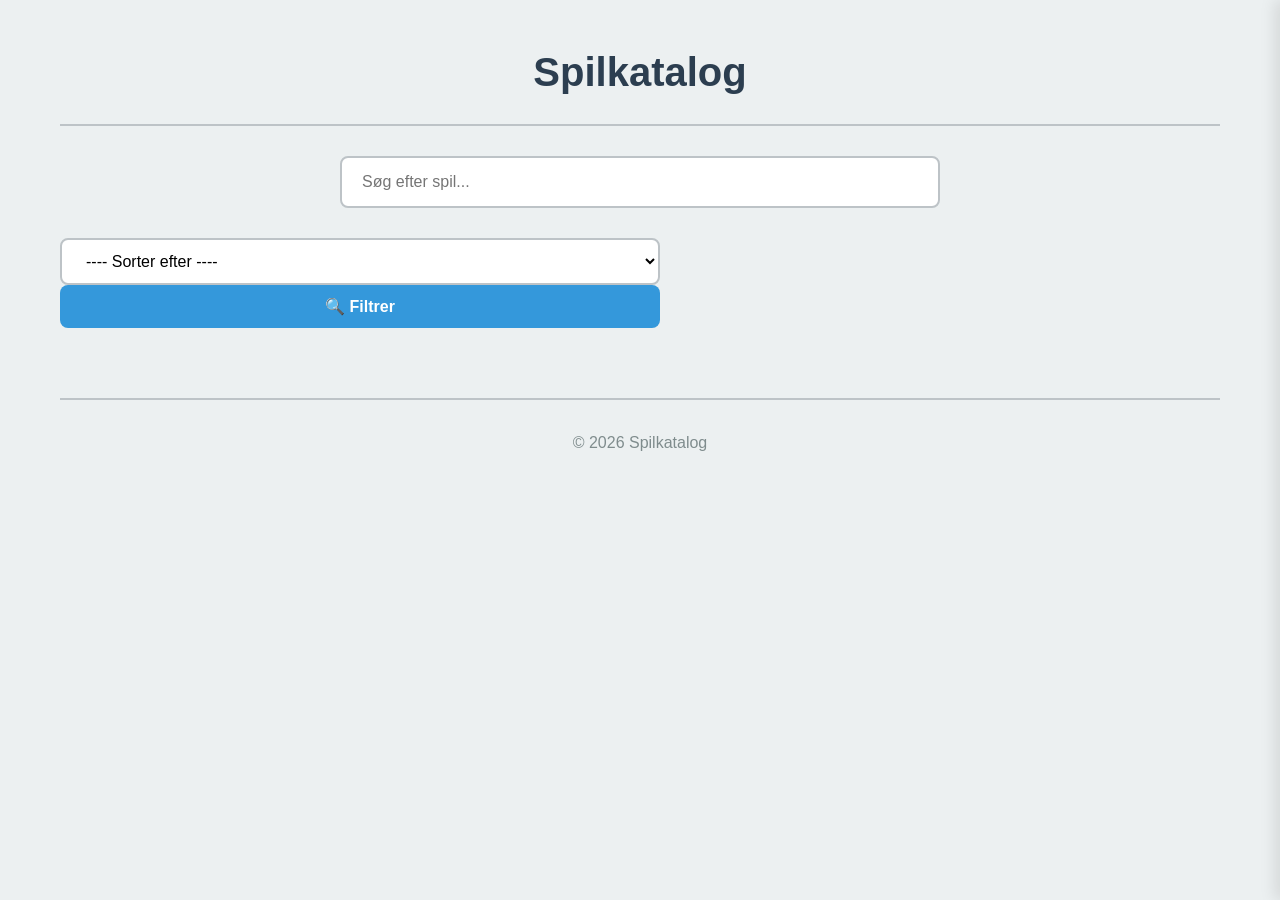
==== index.html @ a7a03fbe "Ændret html struktur" ====
<!DOCTYPE html>
<html lang="da">

<!DOCTYPE html>
<html lang="da">
<head>
    <meta charset="UTF-8">
    <meta name="viewport" content="width=device-width, initial-scale=1.0">
    <title>Spilkatalog</title>
    <link rel="stylesheet" href="style.css">
</head>

<body>
    <div class="container">
        <header>
            <h1>Spilkatalog</h1>
        </header>

        <main>
            <!-- Søgning -->
            <div class="search-container">
                <input
                    type="search"
                    id="search-input"
                    placeholder="Søg efter spil..."
                    class="search-input"
                    aria-label="Søg efter spil"
                >
            </div>

            <!-- Sortering -->
            <select
                id="predefined-search"
                class="predefined-select"
                aria-label="Sorter spil"
            >
                <option value="">---- Sorter efter ----</option>
                <option value="titel-az">Titel: A-Å</option>
                <option value="titel-za">Titel: Å-A</option>
                <option value="tid-stigende">Korteste spilletid</option>
                <option value="tid-faldende">Længste spilletid</option>
            </select>

            <!-- Åbn filterpanelet -->
            <button
                type="button"
                id="filter-toggle"
                class="filter-button"
            >
                <span>🔍 Filtrer</span>
            </button>

            <!-- Spillene indsættes her med JavaScript -->
            <div id="products-container" class="products-container"></div>
        </main>

        <footer>
            <p>&copy; 2026 Spilkatalog</p>
        </footer>
    </div>

    <!-- Filterpanel -->
    <div id="filter-panel" class="filter-panel">
        <div class="filter-header">
            <h2>Filtrer spil</h2>

            <button
                type="button"
                id="close-filter"
                class="close-button"
                aria-label="Luk filtre"
            >
                &times;
            </button>
        </div>

        <div class="filter-content">
            <!-- Spiltype -->
            <div class="filter-group">
                <h3 class="filter-label">Spiltype</h3>

                <div class="checkbox-group">
                    <label class="checkbox-label">
                        <input type="checkbox" name="type" value="Brætspil">
                        Brætspil
                    </label>

                    <label class="checkbox-label">
                        <input type="checkbox" name="type" value="Kortspil">
                        Kortspil
                    </label>

                    <label class="checkbox-label">
                        <input type="checkbox" name="type" value="Videospil">
                        Videospil
                    </label>

                    <label class="checkbox-label">
                        <input type="checkbox" name="type" value="Selskabsspil">
                        Selskabsspil
                    </label>
                </div>
            </div>

            <!-- Spilletid -->
            <div class="filter-group">
                <h3 class="filter-label">Spilletid (minutter)</h3>

                <div class="price-range">
                    <input
                        type="number"
                        id="min-time"
                        placeholder="Min. tid"
                        class="price-input"
                        min="0"
                        aria-label="Minimum spilletid i minutter"
                    >

                    <span class="price-separator">-</span>

                    <input
                        type="number"
                        id="max-time"
                        placeholder="Maks. tid"
                        class="price-input"
                        min="0"
                        aria-label="Maksimum spilletid i minutter"
                    >
                </div>
            </div>

            <!-- Genre -->
            <div class="filter-group">
                <h3 class="filter-label">Genre</h3>

                <div class="checkbox-group">
                    <label class="checkbox-label">
                        <input type="checkbox" name="genre" value="Strategi">
                        Strategi
                    </label>

                    <label class="checkbox-label">
                        <input type="checkbox" name="genre" value="Familiespil">
                        Familiespil
                    </label>

                    <label class="checkbox-label">
                        <input type="checkbox" name="genre" value="Adventure">
                        Adventure
                    </label>

                    <label class="checkbox-label">
                        <input type="checkbox" name="genre" value="Quiz">
                        Quiz
                    </label>

                    <label class="checkbox-label">
                        <input type="checkbox" name="genre" value="Survival">
                        Survival
                    </label>
                </div>
            </div>

            <!-- Samarbejdsspil -->
            <div class="filter-group">
                <h3 class="filter-label">Samarbejdsspil</h3>

                <div class="checkbox-group">
                    <label class="checkbox-label">
                        <input type="checkbox" id="cooperative-only">
                        Vis kun samarbejdsspil
                    </label>
                </div>
            </div>
        </div>

        <div class="filter-footer">
            <button
                type="button"
                id="apply-filters"
                class="apply-button"
            >
                Vis spil
            </button>
        </div>
    </div>

    <!-- Dialog med oplysninger om et spil -->
    <dialog id="product-dialog" aria-labelledby="dialog-title">
        <article class="dialog-content">
            <h2 id="dialog-title"></h2>
            <p id="dialog-type"></p>
            <p id="dialog-genre"></p>
            <p id="dialog-players"></p>
            <p id="dialog-time"></p>
            <p id="dialog-producer"></p>

            <div class="dialog-actions">
                <button type="button" id="dialog-close" value="cancel">
                    Luk
                </button>
            </div>
        </article>
    </dialog>

    <!-- Baggrund bag det åbne filterpanel -->
    <div id="overlay" class="overlay"></div>

    <!-- JavaScript -->
    <script src="data.js"></script>
    <script src="scriptui.js"></script>
    <script src="scriptfilt.js"></script>
</body>
</html>
---- style.css ----
/* Reset og base styles */
* {
    margin: 0;
    padding: 0;
    box-sizing: border-box;
}

:root {
    --primary-color: #2c3e50;
    --secondary-color: #3498db;
    --accent-color: #2ecc71;
    --text-color: #333;
    --light-gray: #ecf0f1;
    --medium-gray: #bdc3c7;
    --dark-gray: #7f8c8d;
    --white: #ffffff;
    --shadow: 0 2px 10px rgba(0, 0, 0, 0.1);
    --border-radius: 8px;
    --transition: all 0.3s ease;
}

body {
    font-family: 'Segoe UI', Tahoma, Geneva, Verdana, sans-serif;
    line-height: 1.6;
    color: var(--text-color);
    background-color: var(--light-gray);
}

.container {
    max-width: 1200px;
    margin: 0 auto;
    padding: 20px;
}

/* Header */
header {
    text-align: center;
    margin-bottom: 30px;
    padding: 20px 0;
    border-bottom: 2px solid var(--medium-gray);
}

header h1 {
    color: var(--primary-color);
    font-size: 2.5rem;
}

/* Søgeområde */
.search-container {
    display: flex;
    flex-direction: column;
    gap: 15px;
    margin-bottom: 30px;
}

.search-input {
    padding: 15px 20px;
    font-size: 1rem;
    border: 2px solid var(--medium-gray);
    border-radius: var(--border-radius);
    background-color: var(--white);
    transition: var(--transition);
    width: 100%;
    max-width: 600px;
    margin: 0 auto;
}

.search-input:focus {
    outline: none;
    border-color: var(--secondary-color);
    box-shadow: var(--shadow);
}

.predefined-select {
    padding: 12px 20px;
    font-size: 1rem;
    border: 2px solid var(--medium-gray);
    border-radius: var(--border-radius);
    background-color: var(--white);
    transition: var(--transition);
    width: 100%;
    max-width: 600px;
    margin: 0 auto;
    cursor: pointer;
}

.predefined-select:focus {
    outline: none;
    border-color: var(--secondary-color);
    box-shadow: var(--shadow);
}

.filter-button {
    padding: 12px 25px;
    font-size: 1rem;
    background-color: var(--secondary-color);
    color: var(--white);
    border: none;
    border-radius: var(--border-radius);
    cursor: pointer;
    transition: var(--transition);
    width: 100%;
    max-width: 600px;
    margin: 0 auto;
    font-weight: 600;
}

.filter-button:hover {
    background-color: #2980b9;
    transform: translateY(-2px);
}

/* Slide-in Filter Panel */
.filter-panel {
    position: fixed;
    top: 0;
    right: -400px;
    width: 400px;
    height: 100vh;
    background-color: var(--white);
    box-shadow: -5px 0 15px rgba(0, 0, 0, 0.1);
    z-index: 1000;
    transition: var(--transition);
    display: flex;
    flex-direction: column;
    overflow-y: auto;
}

.filter-panel.active {
    right: 0;
}

.filter-header {
    display: flex;
    justify-content: space-between;
    align-items: center;
    padding: 20px;
    border-bottom: 2px solid var(--light-gray);
    background-color: var(--primary-color);
    color: var(--white);
}

.filter-header h2 {
    font-size: 1.5rem;
}

.close-button {
    background: none;
    border: none;
    color: var(--white);
    font-size: 2rem;
    cursor: pointer;
    transition: var(--transition);
    padding: 5px;
}

.close-button:hover {
    color: var(--accent-color);
    transform: rotate(90deg);
}

.filter-content {
    padding: 20px;
    flex: 1;
    overflow-y: auto;
}

.filter-group {
    margin-bottom: 25px;
}

.filter-group:last-child {
    margin-bottom: 0;
}

.filter-label {
    display: block;
    font-weight: 600;
    margin-bottom: 10px;
    color: var(--primary-color);
    font-size: 1.1rem;
}

/* Checkbox groups */
.checkbox-group, .color-group {
    display: flex;
    flex-direction: column;
    gap: 8px;
}

.checkbox-label, .color-label {
    display: flex;
    align-items: center;
    gap: 10px;
    cursor: pointer;
    padding: 8px 12px;
    border-radius: var(--border-radius);
    transition: var(--transition);
}

.checkbox-label:hover, .color-label:hover {
    background-color: var(--light-gray);
}

.checkbox-label input, .color-label input {
    width: 18px;
    height: 18px;
    cursor: pointer;
}

/* Price range */
.price-range {
    display: flex;
    align-items: center;
    gap: 10px;
}

.price-input {
    padding: 10px 15px;
    border: 2px solid var(--medium-gray);
    border-radius: var(--border-radius);
    font-size: 1rem;
    width: 100%;
    transition: var(--transition);
}

.price-input:focus {
    outline: none;
    border-color: var(--secondary-color);
}

.price-separator {
    color: var(--dark-gray);
    font-weight: bold;
}

/* Rating group */
.rating-group {
    display: flex;
    flex-direction: column;
    gap: 8px;
}

.rating-label {
    display: flex;
    align-items: center;
    gap: 10px;
    cursor: pointer;
    padding: 8px 12px;
    border-radius: var(--border-radius);
    transition: var(--transition);
}

.rating-label:hover {
    background-color: var(--light-gray);
}

.rating-label input {
    width: 18px;
    height: 18px;
    cursor: pointer;
}

/* Filter footer */
.filter-footer {
    padding: 20px;
    border-top: 2px solid var(--light-gray);
    background-color: var(--light-gray);
}

.apply-button {
    width: 100%;
    padding: 15px 25px;
    font-size: 1.1rem;
    background-color: var(--accent-color);
    color: var(--white);
    border: none;
    border-radius: var(--border-radius);
    cursor: pointer;
    transition: var(--transition);
    font-weight: 600;
}

.apply-button:hover {
    background-color: #27ae60;
    transform: translateY(-2px);
    box-shadow: var(--shadow);
}

/* Overlay */
.overlay {
    position: fixed;
    top: 0;
    left: 0;
    width: 100%;
    height: 100%;
    background-color: rgba(0, 0, 0, 0.5);
    z-index: 999;
    opacity: 0;
    visibility: hidden;
    transition: var(--transition);
}

.overlay.active {
    opacity: 1;
    visibility: visible;
}

/* Produkter container */
.products-container {
    display: grid;
    grid-template-columns: repeat(auto-fill, minmax(280px, 1fr));
    gap: 25px;
    margin-top: 20px;
}

/* Produkt kort */
.product-card {
    background-color: var(--white);
    border-radius: var(--border-radius);
    overflow: hidden;
    box-shadow: var(--shadow);
    transition: var(--transition);
}

.product-card:hover {
    transform: translateY(-5px);
    box-shadow: 0 5px 20px rgba(0, 0, 0, 0.15);
}

.product-image {
    width: 100%;
    height: 200px;
    object-fit: cover;
    background-color: var(--light-gray);
}

.product-info {
    padding: 20px;
}

.product-title {
    font-size: 1.2rem;
    font-weight: 600;
    margin-bottom: 10px;
    color: var(--primary-color);
}

.product-description {
    color: var(--dark-gray);
    font-size: 0.9rem;
    margin-bottom: 15px;
    line-height: 1.5;
}

.product-meta {
    display: flex;
    justify-content: space-between;
    align-items: center;
    margin-bottom: 15px;
}

.product-price {
    font-size: 1.3rem;
    font-weight: 700;
    color: var(--accent-color);
}

.product-category {
    font-size: 0.85rem;
    color: var(--dark-gray);
    background-color: var(--light-gray);
    padding: 4px 10px;
    border-radius: 20px;
}

.product-rating {
    color: #f39c12;
    font-size: 1rem;
}

.product-button {
    width: 100%;
    padding: 10px;
    background-color: var(--secondary-color);
    color: var(--white);
    border: none;
    border-radius: var(--border-radius);
    cursor: pointer;
    transition: var(--transition);
    font-weight: 600;
}

.product-button:hover {
    background-color: #2980b9;
}

/* Footer */
footer {
    text-align: center;
    padding: 30px 0;
    margin-top: 50px;
    border-top: 2px solid var(--medium-gray);
    color: var(--dark-gray);
}

dialog {
    margin: auto;
    border: none;
    border-radius: 12px;
    box-shadow: 0 10px 30px rgba(0, 0, 0, 0.3);
    padding: 0;
    max-width: 400px;
    width: 90%;
}
dialog::backdrop {
    background: rgba(0, 0, 0, 0.5);
}
.dialog-content { padding: 1.5rem; }

.dialog-actions {
    display: flex;
    justify-content: flex-end;
    gap: 0.5rem;
    padding: 0;
    margin-top: 1rem;
}


/* Responsive design */
@media (max-width: 768px) {
    .filter-panel {
        width: 100%;
        right: -100%;
    }

    .search-container {
        max-width: 100%;
    }

    .products-container {
        grid-template-columns: repeat(auto-fill, minmax(240px, 1fr));
        gap: 20px;
    }
}

@media (max-width: 480px) {
    .products-container {
        grid-template-columns: 1fr;
    }

    header h1 {
        font-size: 2rem;
    }

    .search-input,
    .predefined-select,
    .filter-button {
        width: 100%;
    }
}

/* Animation for slide-in */
@keyframes slideIn {
    from {
        right: -400px;
    }
    to {
        right: 0;
    }
}

@keyframes slideOut {
    from {
        right: 0;
    }
    to {
        right: -400px;
    }
}

/* Scrollbar styling for filter panel */
.filter-content::-webkit-scrollbar {
    width: 8px;
}

.filter-content::-webkit-scrollbar-track {
    background: var(--light-gray);
    border-radius: 10px;
}

.filter-content::-webkit-scrollbar-thumb {
    background: var(--medium-gray);
    border-radius: 10px;
}

.filter-content::-webkit-scrollbar-thumb:hover {
    background: var(--dark-gray);
}
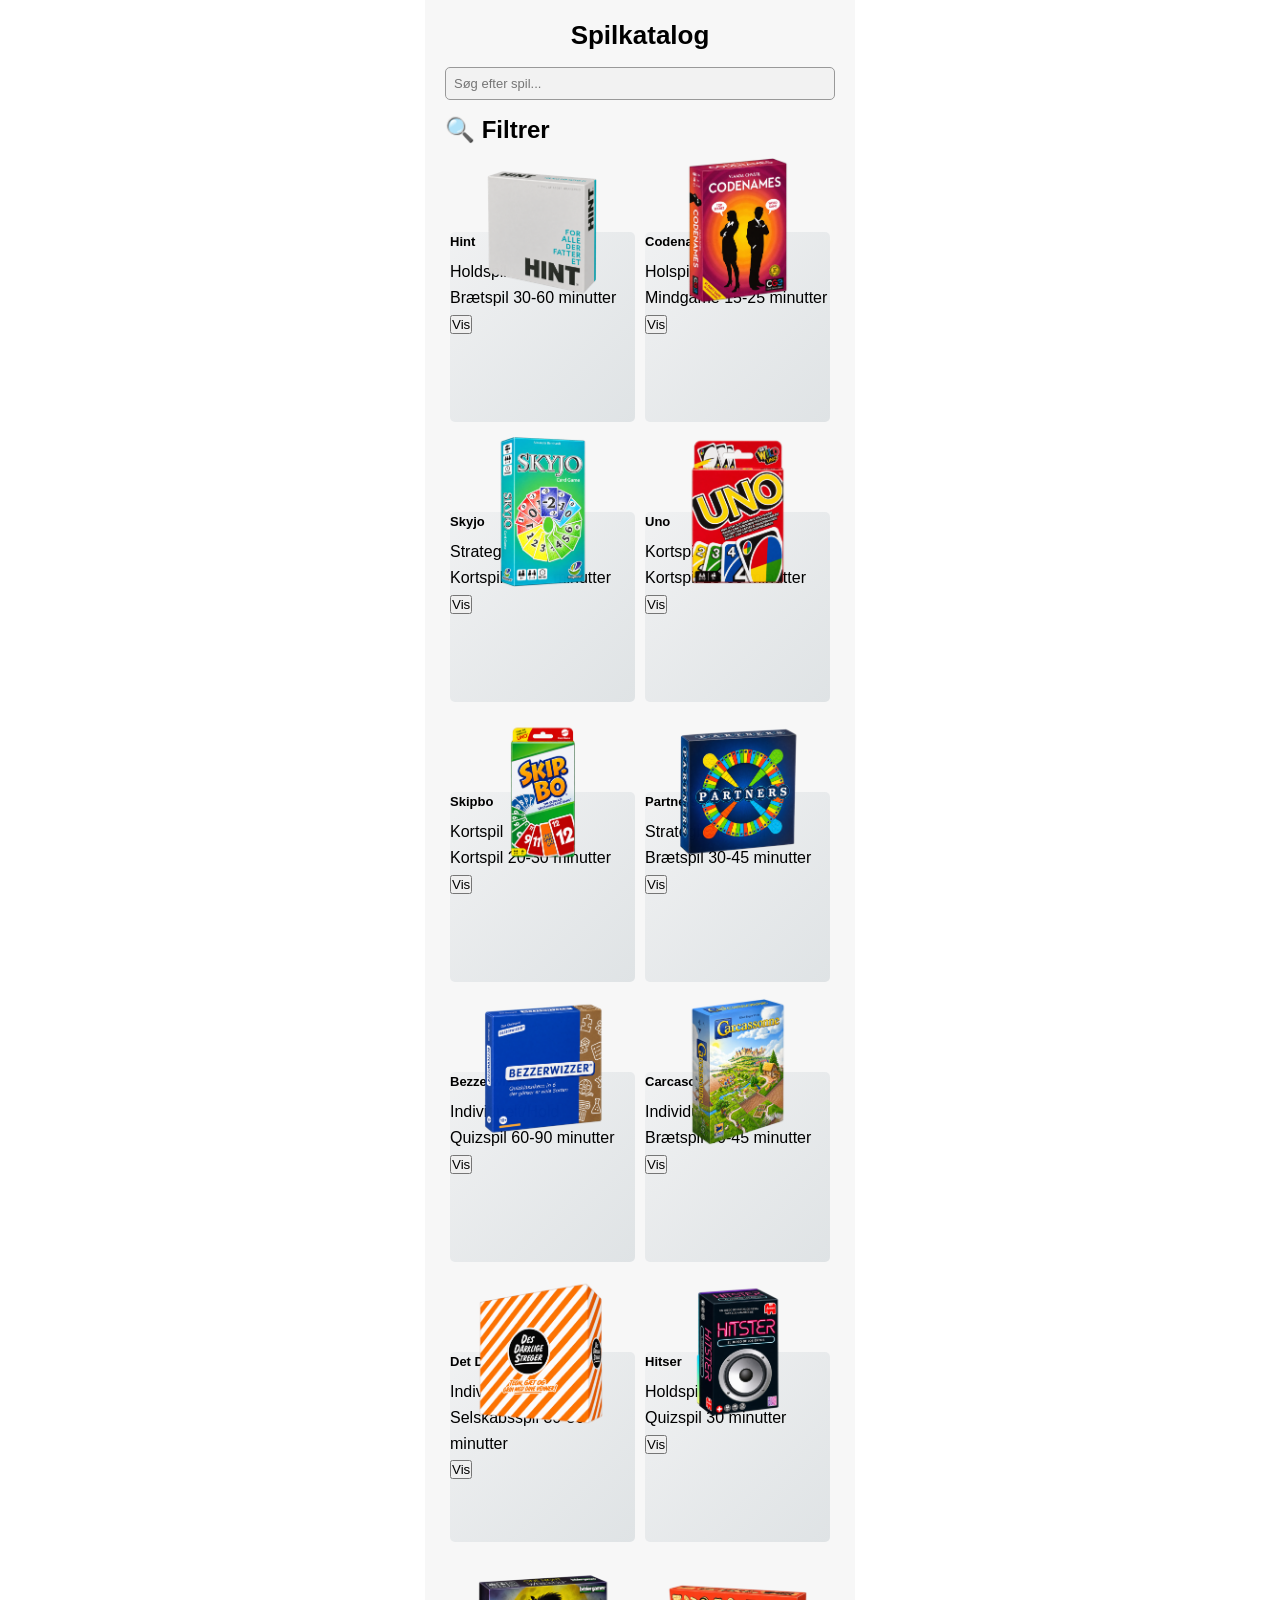
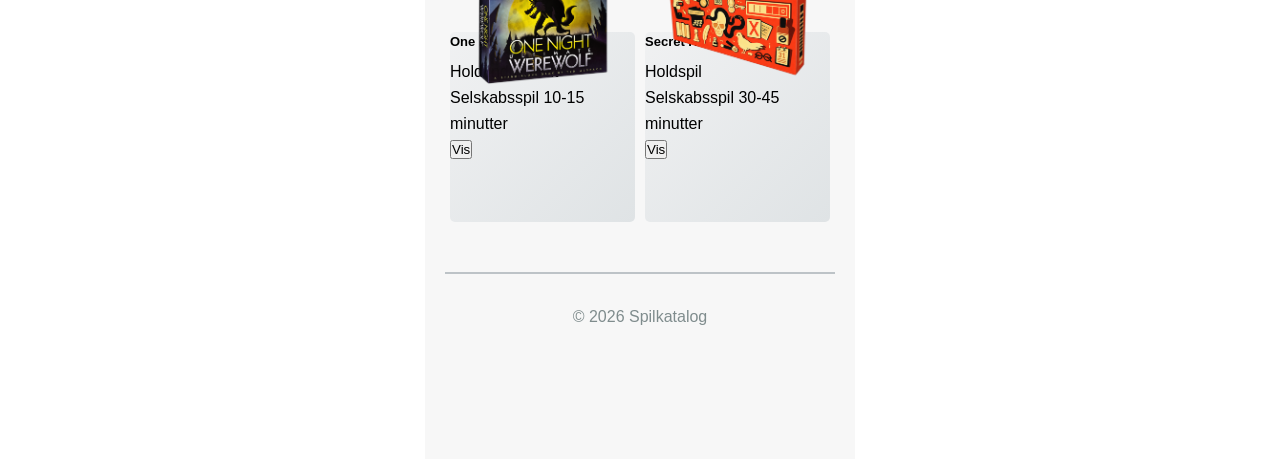
==== commit a23ec072: "change filter pannel and card designs" ====
--- a/index.html
+++ b/index.html
@@ -59,132 +59,6 @@
         </footer>
     </div>
 
-    <!-- Filterpanel -->
-    <div id="filter-panel" class="filter-panel">
-        <div class="filter-header">
-            <h2>Filtrer spil</h2>
-
-            <button
-                type="button"
-                id="close-filter"
-                class="close-button"
-                aria-label="Luk filtre"
-            >
-                &times;
-            </button>
-        </div>
-
-        <div class="filter-content">
-            <!-- Spiltype -->
-            <div class="filter-group">
-                <h3 class="filter-label">Spiltype</h3>
-
-                <div class="checkbox-group">
-                    <label class="checkbox-label">
-                        <input type="checkbox" name="type" value="Brætspil">
-                        Brætspil
-                    </label>
-
-                    <label class="checkbox-label">
-                        <input type="checkbox" name="type" value="Kortspil">
-                        Kortspil
-                    </label>
-
-                    <label class="checkbox-label">
-                        <input type="checkbox" name="type" value="Videospil">
-                        Videospil
-                    </label>
-
-                    <label class="checkbox-label">
-                        <input type="checkbox" name="type" value="Selskabsspil">
-                        Selskabsspil
-                    </label>
-                </div>
-            </div>
-
-            <!-- Spilletid -->
-            <div class="filter-group">
-                <h3 class="filter-label">Spilletid (minutter)</h3>
-
-                <div class="price-range">
-                    <input
-                        type="number"
-                        id="min-time"
-                        placeholder="Min. tid"
-                        class="price-input"
-                        min="0"
-                        aria-label="Minimum spilletid i minutter"
-                    >
-
-                    <span class="price-separator">-</span>
-
-                    <input
-                        type="number"
-                        id="max-time"
-                        placeholder="Maks. tid"
-                        class="price-input"
-                        min="0"
-                        aria-label="Maksimum spilletid i minutter"
-                    >
-                </div>
-            </div>
-
-            <!-- Genre -->
-            <div class="filter-group">
-                <h3 class="filter-label">Genre</h3>
-
-                <div class="checkbox-group">
-                    <label class="checkbox-label">
-                        <input type="checkbox" name="genre" value="Strategi">
-                        Strategi
-                    </label>
-
-                    <label class="checkbox-label">
-                        <input type="checkbox" name="genre" value="Familiespil">
-                        Familiespil
-                    </label>
-
-                    <label class="checkbox-label">
-                        <input type="checkbox" name="genre" value="Adventure">
-                        Adventure
-                    </label>
-
-                    <label class="checkbox-label">
-                        <input type="checkbox" name="genre" value="Quiz">
-                        Quiz
-                    </label>
-
-                    <label class="checkbox-label">
-                        <input type="checkbox" name="genre" value="Survival">
-                        Survival
-                    </label>
-                </div>
-            </div>
-
-            <!-- Samarbejdsspil -->
-            <div class="filter-group">
-                <h3 class="filter-label">Samarbejdsspil</h3>
-
-                <div class="checkbox-group">
-                    <label class="checkbox-label">
-                        <input type="checkbox" id="cooperative-only">
-                        Vis kun samarbejdsspil
-                    </label>
-                </div>
-            </div>
-        </div>
-
-        <div class="filter-footer">
-            <button
-                type="button"
-                id="apply-filters"
-                class="apply-button"
-            >
-                Vis spil
-            </button>
-        </div>
-    </div>
-
     <!-- Dialog med oplysninger om et spil -->
     <dialog id="product-dialog" aria-labelledby="dialog-title">
         <article class="dialog-content">
--- a/style.css
+++ b/style.css
@@ -208,59 +208,6 @@
     cursor: pointer;
 }
 
-/* Price range */
-.price-range {
-    display: flex;
-    align-items: center;
-    gap: 10px;
-}
-
-.price-input {
-    padding: 10px 15px;
-    border: 2px solid var(--medium-gray);
-    border-radius: var(--border-radius);
-    font-size: 1rem;
-    width: 100%;
-    transition: var(--transition);
-}
-
-.price-input:focus {
-    outline: none;
-    border-color: var(--secondary-color);
-}
-
-.price-separator {
-    color: var(--dark-gray);
-    font-weight: bold;
-}
-
-/* Rating group */
-.rating-group {
-    display: flex;
-    flex-direction: column;
-    gap: 8px;
-}
-
-.rating-label {
-    display: flex;
-    align-items: center;
-    gap: 10px;
-    cursor: pointer;
-    padding: 8px 12px;
-    border-radius: var(--border-radius);
-    transition: var(--transition);
-}
-
-.rating-label:hover {
-    background-color: var(--light-gray);
-}
-
-.rating-label input {
-    width: 18px;
-    height: 18px;
-    cursor: pointer;
-}
-
 /* Filter footer */
 .filter-footer {
     padding: 20px;
@@ -304,95 +251,6 @@
 .overlay.active {
     opacity: 1;
     visibility: visible;
-}
-
-/* Produkter container */
-.products-container {
-    display: grid;
-    grid-template-columns: repeat(auto-fill, minmax(280px, 1fr));
-    gap: 25px;
-    margin-top: 20px;
-}
-
-/* Produkt kort */
-.product-card {
-    background-color: var(--white);
-    border-radius: var(--border-radius);
-    overflow: hidden;
-    box-shadow: var(--shadow);
-    transition: var(--transition);
-}
-
-.product-card:hover {
-    transform: translateY(-5px);
-    box-shadow: 0 5px 20px rgba(0, 0, 0, 0.15);
-}
-
-.product-image {
-    width: 100%;
-    height: 200px;
-    object-fit: cover;
-    background-color: var(--light-gray);
-}
-
-.product-info {
-    padding: 20px;
-}
-
-.product-title {
-    font-size: 1.2rem;
-    font-weight: 600;
-    margin-bottom: 10px;
-    color: var(--primary-color);
-}
-
-.product-description {
-    color: var(--dark-gray);
-    font-size: 0.9rem;
-    margin-bottom: 15px;
-    line-height: 1.5;
-}
-
-.product-meta {
-    display: flex;
-    justify-content: space-between;
-    align-items: center;
-    margin-bottom: 15px;
-}
-
-.product-price {
-    font-size: 1.3rem;
-    font-weight: 700;
-    color: var(--accent-color);
-}
-
-.product-category {
-    font-size: 0.85rem;
-    color: var(--dark-gray);
-    background-color: var(--light-gray);
-    padding: 4px 10px;
-    border-radius: 20px;
-}
-
-.product-rating {
-    color: #f39c12;
-    font-size: 1rem;
-}
-
-.product-button {
-    width: 100%;
-    padding: 10px;
-    background-color: var(--secondary-color);
-    color: var(--white);
-    border: none;
-    border-radius: var(--border-radius);
-    cursor: pointer;
-    transition: var(--transition);
-    font-weight: 600;
-}
-
-.product-button:hover {
-    background-color: #2980b9;
 }
 
 /* Footer */
@@ -496,4 +354,236 @@
 
 .filter-content::-webkit-scrollbar-thumb:hover {
     background: var(--dark-gray);
+}
+
+
+body {
+    background: white;
+    font-family: Arial, sans-serif;
+}
+
+.topbar {
+    height: 55px;
+    max-width: 430px;
+    margin: 20px auto 0;
+    background: #38ADB8;
+    border-radius: 20px 20px 0 0;
+}
+
+.container {
+    max-width: 430px;
+    margin: 0 auto;
+    padding: 15px 20px 100px;
+    background: #f7f7f7;
+}
+
+header {
+    border: none;
+    margin-bottom: 10px;
+    padding: 0;
+}
+
+header h1 {
+    font-family: Arial, sans-serif;
+    font-size: 26px;
+    font-weight: bold;
+    color: black;
+    text-align: center;
+}
+
+.search-container {
+    margin-bottom: 8px;
+}
+
+.search-input {
+    width: 100%;
+    padding: 8px;
+    border: 1px solid #999;
+    background: #f2f2f2;
+    border-radius: 5px;
+    font-size: 13px;
+}
+
+/* Filterknap */
+.filter-button {
+    display: flex;
+    align-items: center;
+    gap: 10px;
+    width: 100%;
+    max-width: none;
+    margin: 0;
+    padding: 8px 0;
+    background: transparent;
+    border: none;
+    box-shadow: none;
+    color: black;
+    font-size: 24px;
+    font-weight: bold;
+    text-align: left;
+}
+
+.filter-button:hover {
+    background: transparent;
+    transform: none;
+}
+
+/* Skjul sortering, som ikke er i Figma */
+.predefined-select {
+    display: none;
+}
+
+/* To spillekort ved siden af hinanden */
+.products-container {
+    display: grid;
+    grid-template-columns: repeat(2, minmax(0, 1fr));
+    gap: 90px 10px;
+    margin-top: 80px;
+    padding: 0 5px;
+}
+
+/* Lysegrå spillekort */
+.product-card {
+    position: relative;
+    min-width: 0;
+    min-height: 190px;
+    background: linear-gradient(
+        135deg,
+        #f0f1f2,
+        #dfe3e5
+    );
+    border-radius: 5px;
+    box-shadow: none;
+    overflow: visible;
+    color: black;
+    cursor: pointer;
+}
+
+.product-card:hover {
+    transform: none;
+    box-shadow: none;
+}
+
+/* Billeder over kortene */
+.product-image {
+    position: absolute;
+    top: -75px;
+    left: 50%;
+    transform: translateX(-50%);
+    width: 92%;
+    height: 150px;
+    object-fit: contain;
+    background: transparent;
+    border: none;
+    box-shadow: none;
+}
+
+/* Teksten */
+.product-info {
+    padding: 85px 9px 12px;
+}
+
+.product-title {
+    font-size: 13px;
+    font-weight: bold;
+    color: black;
+    margin-bottom: 7px;
+    overflow-wrap: anywhere;
+}
+
+/* Turkis rating */
+.product-rating {
+    display: inline-block;
+    background: #079baa;
+    color: white;
+    font-size: 12px;
+    padding: 3px 10px;
+    border-radius: 20px;
+    margin-bottom: 8px;
+}
+
+/* Spiloplysninger */
+.product-details {
+    display: flex;
+    flex-direction: column;
+    gap: 8px;
+}
+
+.product-details p {
+    font-size: 11px;
+    line-height: 1.4;
+    color: black;
+    margin: 0;
+}
+
+.detail-icon {
+    display: inline-block;
+    width: 17px;
+    font-size: 15px;
+}
+
+/* Turkist hjerte */
+.heart-icon {
+    position: absolute;
+    bottom: 5px;
+    right: 8px;
+    color: #009dad;
+    background: transparent;
+    border: none;
+    font-size: 28px;
+    cursor: pointer;
+    line-height: 1;
+}
+
+/* Hvis ingen spil passer */
+.no-products {
+    grid-column: 1 / -1;
+    text-align: center;
+    color: black;
+}
+
+/* Menuen nederst */
+.bottom-nav {
+    position: fixed;
+    bottom: 0;
+    left: 0;
+    right: 0;
+    height: 65px;
+    max-width: 430px;
+    margin: 0 auto;
+    background: white;
+    display: flex;
+    align-items: center;
+    justify-content: space-around;
+    z-index: 100;
+}
+
+.bottom-nav svg {
+    width: 30px;
+    height: 30px;
+    color: black;
+}
+
+.bottom-nav a {
+    display: flex;
+    align-items: center;
+    justify-content: center;
+}
+
+/* Mobil */
+@media (max-width: 480px) {
+    .products-container {
+        grid-template-columns: repeat(2, minmax(0, 1fr));
+    }
+
+ .product-card {
+    padding: 0;
+}
+
+.products-container {
+    row-gap: 65px;
+}
+
+.product-image {
+    object-fit: contain;
+}
 }
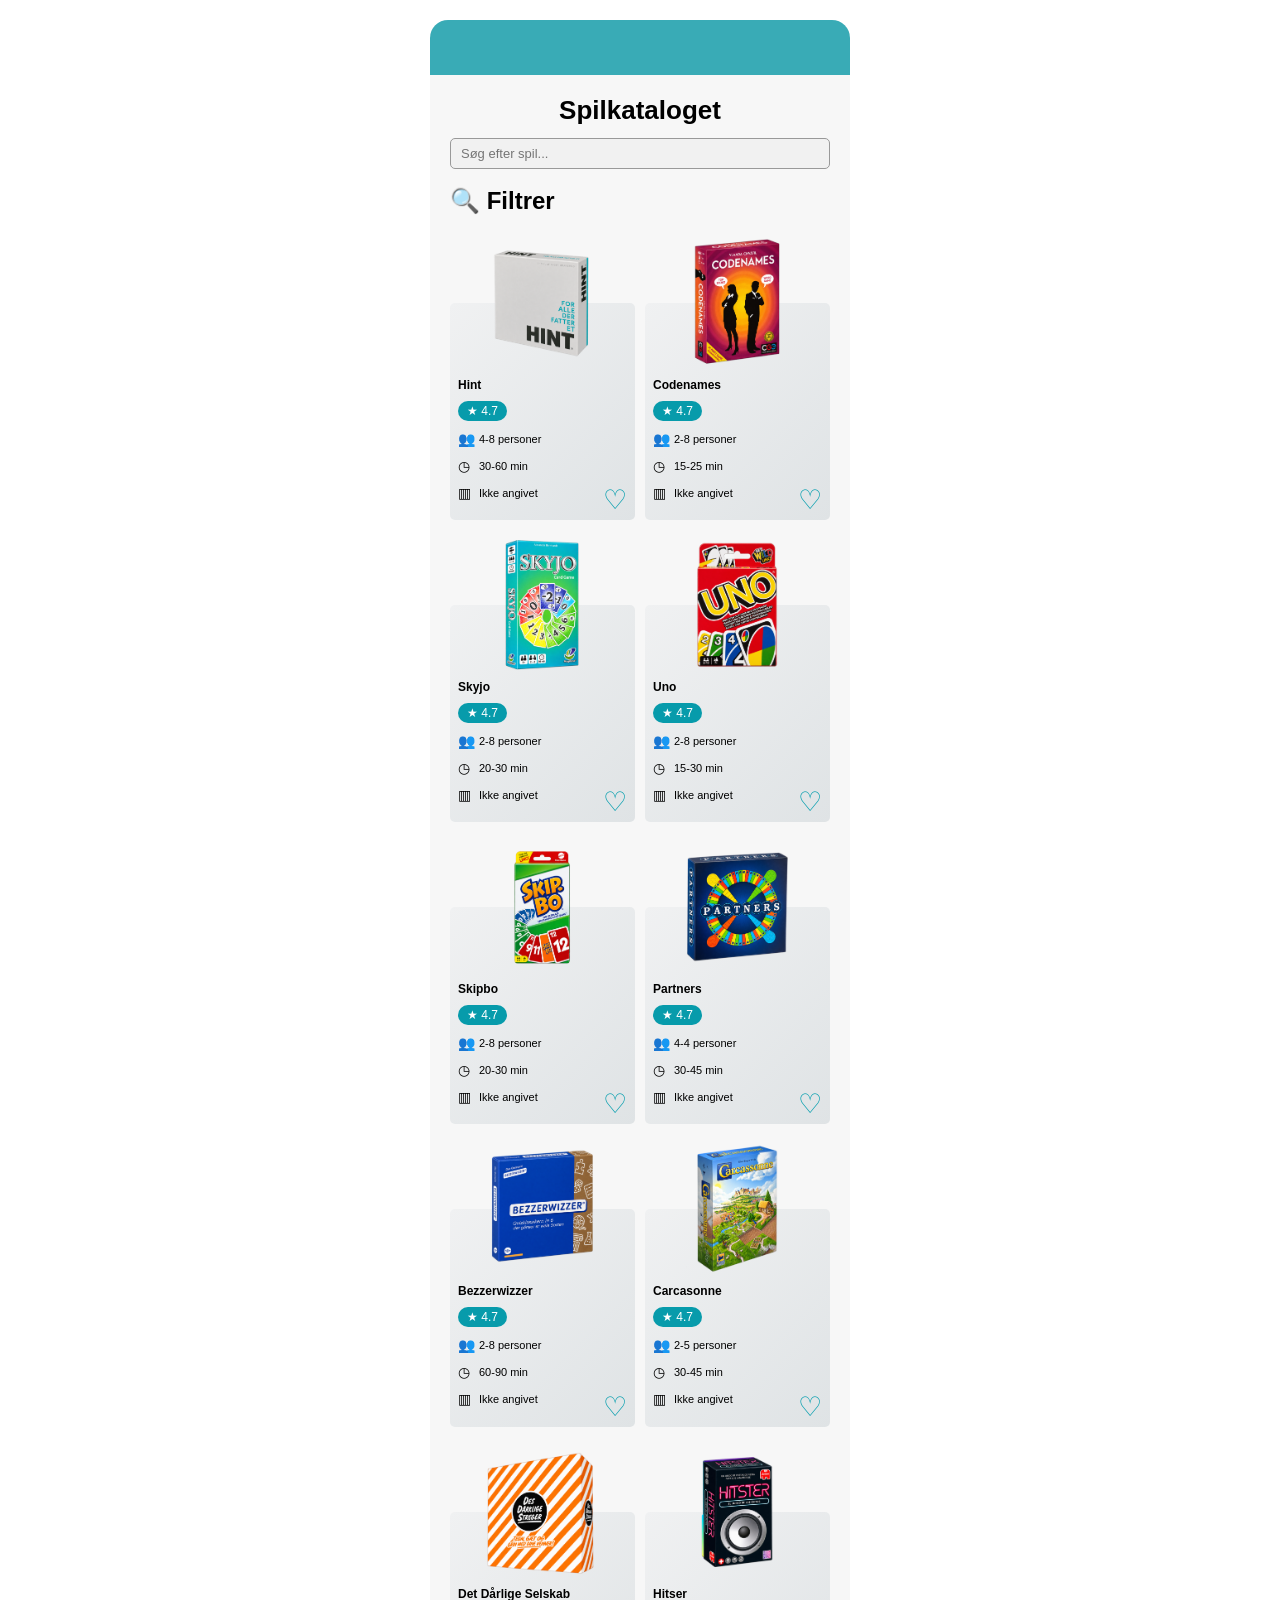
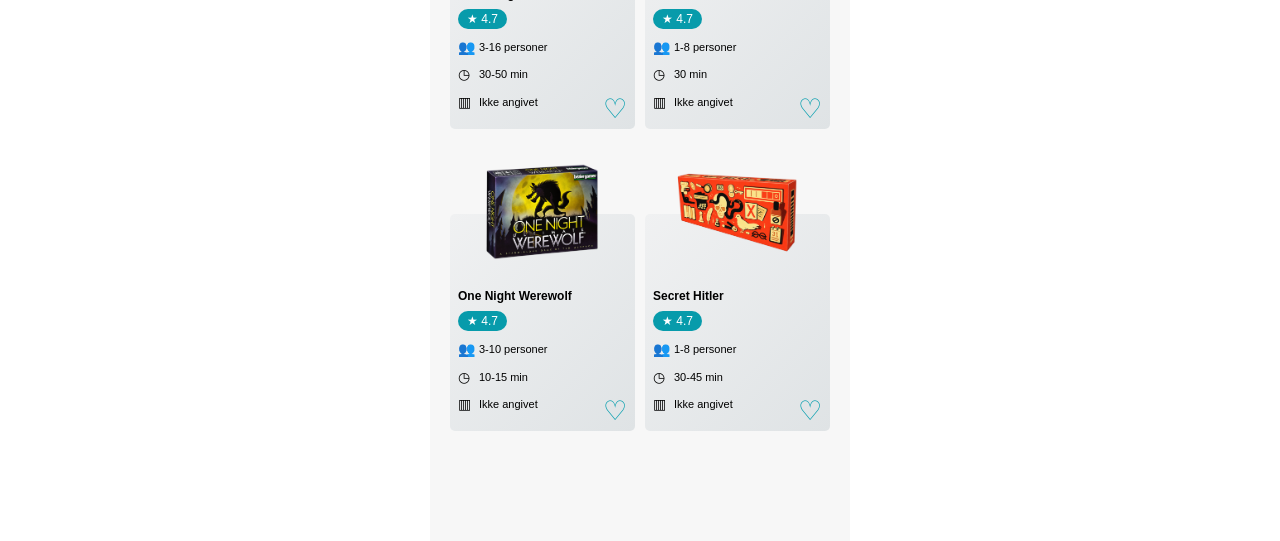
==== commit 86412149: "change cards and remove unneccesary information" ====
--- a/index.html
+++ b/index.html
@@ -1,5 +1,3 @@
-<!DOCTYPE html>
-<html lang="da">
 
 <!DOCTYPE html>
 <html lang="da">
@@ -11,9 +9,12 @@
 </head>
 
 <body>
+
+    <div class="topbar"></div>
+
     <div class="container">
         <header>
-            <h1>Spilkatalog</h1>
+            <h1>Spilkataloget</h1>
         </header>
 
         <main>
@@ -28,19 +29,6 @@
                 >
             </div>
 
-            <!-- Sortering -->
-            <select
-                id="predefined-search"
-                class="predefined-select"
-                aria-label="Sorter spil"
-            >
-                <option value="">---- Sorter efter ----</option>
-                <option value="titel-az">Titel: A-Å</option>
-                <option value="titel-za">Titel: Å-A</option>
-                <option value="tid-stigende">Korteste spilletid</option>
-                <option value="tid-faldende">Længste spilletid</option>
-            </select>
-
             <!-- Åbn filterpanelet -->
             <button
                 type="button"
@@ -53,32 +41,7 @@
             <!-- Spillene indsættes her med JavaScript -->
             <div id="products-container" class="products-container"></div>
         </main>
-
-        <footer>
-            <p>&copy; 2026 Spilkatalog</p>
-        </footer>
     </div>
-
-    <!-- Dialog med oplysninger om et spil -->
-    <dialog id="product-dialog" aria-labelledby="dialog-title">
-        <article class="dialog-content">
-            <h2 id="dialog-title"></h2>
-            <p id="dialog-type"></p>
-            <p id="dialog-genre"></p>
-            <p id="dialog-players"></p>
-            <p id="dialog-time"></p>
-            <p id="dialog-producer"></p>
-
-            <div class="dialog-actions">
-                <button type="button" id="dialog-close" value="cancel">
-                    Luk
-                </button>
-            </div>
-        </article>
-    </dialog>
-
-    <!-- Baggrund bag det åbne filterpanel -->
-    <div id="overlay" class="overlay"></div>
 
     <!-- JavaScript -->
     <script src="data.js"></script>
--- a/style.css
+++ b/style.css
@@ -1,589 +1,214 @@
-/* Reset og base styles */
 * {
     margin: 0;
     padding: 0;
     box-sizing: border-box;
 }
 
-:root {
-    --primary-color: #2c3e50;
-    --secondary-color: #3498db;
-    --accent-color: #2ecc71;
-    --text-color: #333;
-    --light-gray: #ecf0f1;
-    --medium-gray: #bdc3c7;
-    --dark-gray: #7f8c8d;
-    --white: #ffffff;
-    --shadow: 0 2px 10px rgba(0, 0, 0, 0.1);
-    --border-radius: 8px;
-    --transition: all 0.3s ease;
-}
-
 body {
-    font-family: 'Segoe UI', Tahoma, Geneva, Verdana, sans-serif;
-    line-height: 1.6;
-    color: var(--text-color);
-    background-color: var(--light-gray);
-}
+    background: white;
+    color: black;
+    font-family: Arial, sans-serif;
+}
+
+/* TURKIS TOP */
+
+.topbar {
+    width: 100%;
+    max-width: 420px;
+    height: 55px;
+    margin: 20px auto 0;
+    background: #39abb6;
+    border-radius: 18px 18px 0 0;
+}
+
+/* HELE SPILKATALOGET */
 
 .container {
-    max-width: 1200px;
+    width: 100%;
+    max-width: 420px;
+    min-height: 100vh;
     margin: 0 auto;
-    padding: 20px;
-}
-
-/* Header */
+    padding: 20px 20px 110px;
+    background: #f7f7f7;
+}
+
+/* OVERSKRIFT */
+
 header {
     text-align: center;
-    margin-bottom: 30px;
-    padding: 20px 0;
-    border-bottom: 2px solid var(--medium-gray);
+    margin-bottom: 12px;
 }
 
 header h1 {
-    color: var(--primary-color);
-    font-size: 2.5rem;
-}
-
-/* Søgeområde */
-.search-container {
-    display: flex;
-    flex-direction: column;
-    gap: 15px;
-    margin-bottom: 30px;
-}
-
-.search-input {
-    padding: 15px 20px;
-    font-size: 1rem;
-    border: 2px solid var(--medium-gray);
-    border-radius: var(--border-radius);
-    background-color: var(--white);
-    transition: var(--transition);
-    width: 100%;
-    max-width: 600px;
-    margin: 0 auto;
-}
-
-.search-input:focus {
-    outline: none;
-    border-color: var(--secondary-color);
-    box-shadow: var(--shadow);
-}
-
-.predefined-select {
-    padding: 12px 20px;
-    font-size: 1rem;
-    border: 2px solid var(--medium-gray);
-    border-radius: var(--border-radius);
-    background-color: var(--white);
-    transition: var(--transition);
-    width: 100%;
-    max-width: 600px;
-    margin: 0 auto;
-    cursor: pointer;
-}
-
-.predefined-select:focus {
-    outline: none;
-    border-color: var(--secondary-color);
-    box-shadow: var(--shadow);
-}
-
-.filter-button {
-    padding: 12px 25px;
-    font-size: 1rem;
-    background-color: var(--secondary-color);
-    color: var(--white);
-    border: none;
-    border-radius: var(--border-radius);
-    cursor: pointer;
-    transition: var(--transition);
-    width: 100%;
-    max-width: 600px;
-    margin: 0 auto;
-    font-weight: 600;
-}
-
-.filter-button:hover {
-    background-color: #2980b9;
-    transform: translateY(-2px);
-}
-
-/* Slide-in Filter Panel */
-.filter-panel {
-    position: fixed;
-    top: 0;
-    right: -400px;
-    width: 400px;
-    height: 100vh;
-    background-color: var(--white);
-    box-shadow: -5px 0 15px rgba(0, 0, 0, 0.1);
-    z-index: 1000;
-    transition: var(--transition);
-    display: flex;
-    flex-direction: column;
-    overflow-y: auto;
-}
-
-.filter-panel.active {
-    right: 0;
-}
-
-.filter-header {
-    display: flex;
-    justify-content: space-between;
-    align-items: center;
-    padding: 20px;
-    border-bottom: 2px solid var(--light-gray);
-    background-color: var(--primary-color);
-    color: var(--white);
-}
-
-.filter-header h2 {
-    font-size: 1.5rem;
-}
-
-.close-button {
-    background: none;
-    border: none;
-    color: var(--white);
-    font-size: 2rem;
-    cursor: pointer;
-    transition: var(--transition);
-    padding: 5px;
-}
-
-.close-button:hover {
-    color: var(--accent-color);
-    transform: rotate(90deg);
-}
-
-.filter-content {
-    padding: 20px;
-    flex: 1;
-    overflow-y: auto;
-}
-
-.filter-group {
-    margin-bottom: 25px;
-}
-
-.filter-group:last-child {
-    margin-bottom: 0;
-}
-
-.filter-label {
-    display: block;
-    font-weight: 600;
-    margin-bottom: 10px;
-    color: var(--primary-color);
-    font-size: 1.1rem;
-}
-
-/* Checkbox groups */
-.checkbox-group, .color-group {
-    display: flex;
-    flex-direction: column;
-    gap: 8px;
-}
-
-.checkbox-label, .color-label {
-    display: flex;
-    align-items: center;
-    gap: 10px;
-    cursor: pointer;
-    padding: 8px 12px;
-    border-radius: var(--border-radius);
-    transition: var(--transition);
-}
-
-.checkbox-label:hover, .color-label:hover {
-    background-color: var(--light-gray);
-}
-
-.checkbox-label input, .color-label input {
-    width: 18px;
-    height: 18px;
-    cursor: pointer;
-}
-
-/* Filter footer */
-.filter-footer {
-    padding: 20px;
-    border-top: 2px solid var(--light-gray);
-    background-color: var(--light-gray);
-}
-
-.apply-button {
-    width: 100%;
-    padding: 15px 25px;
-    font-size: 1.1rem;
-    background-color: var(--accent-color);
-    color: var(--white);
-    border: none;
-    border-radius: var(--border-radius);
-    cursor: pointer;
-    transition: var(--transition);
-    font-weight: 600;
-}
-
-.apply-button:hover {
-    background-color: #27ae60;
-    transform: translateY(-2px);
-    box-shadow: var(--shadow);
-}
-
-/* Overlay */
-.overlay {
-    position: fixed;
-    top: 0;
-    left: 0;
-    width: 100%;
-    height: 100%;
-    background-color: rgba(0, 0, 0, 0.5);
-    z-index: 999;
-    opacity: 0;
-    visibility: hidden;
-    transition: var(--transition);
-}
-
-.overlay.active {
-    opacity: 1;
-    visibility: visible;
-}
-
-/* Footer */
-footer {
-    text-align: center;
-    padding: 30px 0;
-    margin-top: 50px;
-    border-top: 2px solid var(--medium-gray);
-    color: var(--dark-gray);
-}
-
-dialog {
-    margin: auto;
-    border: none;
-    border-radius: 12px;
-    box-shadow: 0 10px 30px rgba(0, 0, 0, 0.3);
-    padding: 0;
-    max-width: 400px;
-    width: 90%;
-}
-dialog::backdrop {
-    background: rgba(0, 0, 0, 0.5);
-}
-.dialog-content { padding: 1.5rem; }
-
-.dialog-actions {
-    display: flex;
-    justify-content: flex-end;
-    gap: 0.5rem;
-    padding: 0;
-    margin-top: 1rem;
-}
-
-
-/* Responsive design */
-@media (max-width: 768px) {
-    .filter-panel {
-        width: 100%;
-        right: -100%;
-    }
-
-    .search-container {
-        max-width: 100%;
-    }
-
-    .products-container {
-        grid-template-columns: repeat(auto-fill, minmax(240px, 1fr));
-        gap: 20px;
-    }
-}
-
-@media (max-width: 480px) {
-    .products-container {
-        grid-template-columns: 1fr;
-    }
-
-    header h1 {
-        font-size: 2rem;
-    }
-
-    .search-input,
-    .predefined-select,
-    .filter-button {
-        width: 100%;
-    }
-}
-
-/* Animation for slide-in */
-@keyframes slideIn {
-    from {
-        right: -400px;
-    }
-    to {
-        right: 0;
-    }
-}
-
-@keyframes slideOut {
-    from {
-        right: 0;
-    }
-    to {
-        right: -400px;
-    }
-}
-
-/* Scrollbar styling for filter panel */
-.filter-content::-webkit-scrollbar {
-    width: 8px;
-}
-
-.filter-content::-webkit-scrollbar-track {
-    background: var(--light-gray);
-    border-radius: 10px;
-}
-
-.filter-content::-webkit-scrollbar-thumb {
-    background: var(--medium-gray);
-    border-radius: 10px;
-}
-
-.filter-content::-webkit-scrollbar-thumb:hover {
-    background: var(--dark-gray);
-}
-
-
-body {
-    background: white;
-    font-family: Arial, sans-serif;
-}
-
-.topbar {
-    height: 55px;
-    max-width: 430px;
-    margin: 20px auto 0;
-    background: #38ADB8;
-    border-radius: 20px 20px 0 0;
-}
-
-.container {
-    max-width: 430px;
-    margin: 0 auto;
-    padding: 15px 20px 100px;
-    background: #f7f7f7;
-}
-
-header {
-    border: none;
-    margin-bottom: 10px;
-    padding: 0;
-}
-
-header h1 {
-    font-family: Arial, sans-serif;
     font-size: 26px;
     font-weight: bold;
     color: black;
-    text-align: center;
-}
+}
+
+/* SØGEFELT */
 
 .search-container {
-    margin-bottom: 8px;
+    width: 100%;
+    margin-bottom: 10px;
 }
 
 .search-input {
     width: 100%;
-    padding: 8px;
+    padding: 7px 10px;
     border: 1px solid #999;
-    background: #f2f2f2;
     border-radius: 5px;
+    background: #f1f1f1;
+    color: black;
     font-size: 13px;
 }
 
-/* Filterknap */
+.search-input:focus {
+    outline: 1px solid #39abb6;
+}
+
+/* FILTERKNAPPEN */
+
 .filter-button {
     display: flex;
     align-items: center;
     gap: 10px;
-    width: 100%;
-    max-width: none;
-    margin: 0;
     padding: 8px 0;
-    background: transparent;
+    background: none;
     border: none;
-    box-shadow: none;
     color: black;
     font-size: 24px;
     font-weight: bold;
-    text-align: left;
-}
-
-.filter-button:hover {
-    background: transparent;
-    transform: none;
-}
-
-/* Skjul sortering, som ikke er i Figma */
-.predefined-select {
-    display: none;
-}
-
-/* To spillekort ved siden af hinanden */
+    cursor: pointer;
+}
+
+/* SPILLENE I TO KOLONNER */
+
 .products-container {
     display: grid;
     grid-template-columns: repeat(2, minmax(0, 1fr));
-    gap: 90px 10px;
+    column-gap: 10px;
+    row-gap: 85px;
     margin-top: 80px;
-    padding: 0 5px;
-}
-
-/* Lysegrå spillekort */
+}
+
+/* LYSEGRÅ SPILLEKORT */
+
 .product-card {
     position: relative;
     min-width: 0;
-    min-height: 190px;
+    min-height: 195px;
     background: linear-gradient(
         135deg,
         #f0f1f2,
         #dfe3e5
     );
     border-radius: 5px;
-    box-shadow: none;
+    color: black;
     overflow: visible;
-    color: black;
     cursor: pointer;
 }
 
-.product-card:hover {
-    transform: none;
-    box-shadow: none;
-}
-
-/* Billeder over kortene */
+/* SPILBILLEDER */
+
 .product-image {
     position: absolute;
-    top: -75px;
+    top: -65px;
     left: 50%;
     transform: translateX(-50%);
-    width: 92%;
-    height: 150px;
+    width: 95%;
+    height: 130px;
     object-fit: contain;
     background: transparent;
     border: none;
     box-shadow: none;
-}
-
-/* Teksten */
+    z-index: 1;
+}
+
+/* TEKSTEN PÅ KORTENE */
+
 .product-info {
-    padding: 85px 9px 12px;
+    padding: 75px 8px 18px;
 }
 
 .product-title {
-    font-size: 13px;
+    font-size: 12px;
     font-weight: bold;
-    color: black;
+    line-height: 1.3;
     margin-bottom: 7px;
+    color: black;
     overflow-wrap: anywhere;
 }
 
-/* Turkis rating */
+/* TURKIS STJERNE */
+
 .product-rating {
     display: inline-block;
-    background: #079baa;
+    background: #079bab;
     color: white;
+    border-radius: 25px;
+    padding: 3px 9px;
     font-size: 12px;
-    padding: 3px 10px;
-    border-radius: 20px;
-    margin-bottom: 8px;
-}
-
-/* Spiloplysninger */
+    margin-bottom: 9px;
+}
+
+/* ANTAL SPILLERE, TID OG SVÆRHEDSGRAD */
+
 .product-details {
     display: flex;
     flex-direction: column;
-    gap: 8px;
+    gap: 9px;
 }
 
 .product-details p {
+    display: flex;
+    align-items: center;
+    gap: 4px;
     font-size: 11px;
-    line-height: 1.4;
-    color: black;
-    margin: 0;
+    color: black;
+    line-height: 1.3;
 }
 
 .detail-icon {
     display: inline-block;
     width: 17px;
-    font-size: 15px;
-}
-
-/* Turkist hjerte */
+    flex-shrink: 0;
+    font-size: 14px;
+}
+
+/* TURKIST HJERTE */
+
 .heart-icon {
     position: absolute;
-    bottom: 5px;
     right: 8px;
+    bottom: 6px;
     color: #009dad;
-    background: transparent;
-    border: none;
-    font-size: 28px;
-    cursor: pointer;
+    font-size: 27px;
     line-height: 1;
 }
 
-/* Hvis ingen spil passer */
+/* INGEN SPIL FUNDET */
+
 .no-products {
     grid-column: 1 / -1;
     text-align: center;
-    color: black;
-}
-
-/* Menuen nederst */
-.bottom-nav {
-    position: fixed;
-    bottom: 0;
-    left: 0;
-    right: 0;
-    height: 65px;
-    max-width: 430px;
-    margin: 0 auto;
-    background: white;
-    display: flex;
-    align-items: center;
-    justify-content: space-around;
-    z-index: 100;
-}
-
-.bottom-nav svg {
-    width: 30px;
-    height: 30px;
-    color: black;
-}
-
-.bottom-nav a {
-    display: flex;
-    align-items: center;
-    justify-content: center;
-}
-
-/* Mobil */
-@media (max-width: 480px) {
-    .products-container {
-        grid-template-columns: repeat(2, minmax(0, 1fr));
+    font-size: 15px;
+    color: black;
+}
+
+
+/* MOBIL */
+
+@media (max-width: 360px) {
+    .container {
+        padding-left: 15px;
+        padding-right: 15px;
     }
 
- .product-card {
-    padding: 0;
-}
-
-.products-container {
-    row-gap: 65px;
-}
-
-.product-image {
-    object-fit: contain;
-}
+    .product-title {
+        font-size: 11px;
+    }
+
+    .product-details p {
+        font-size: 10px;
+    }
 }
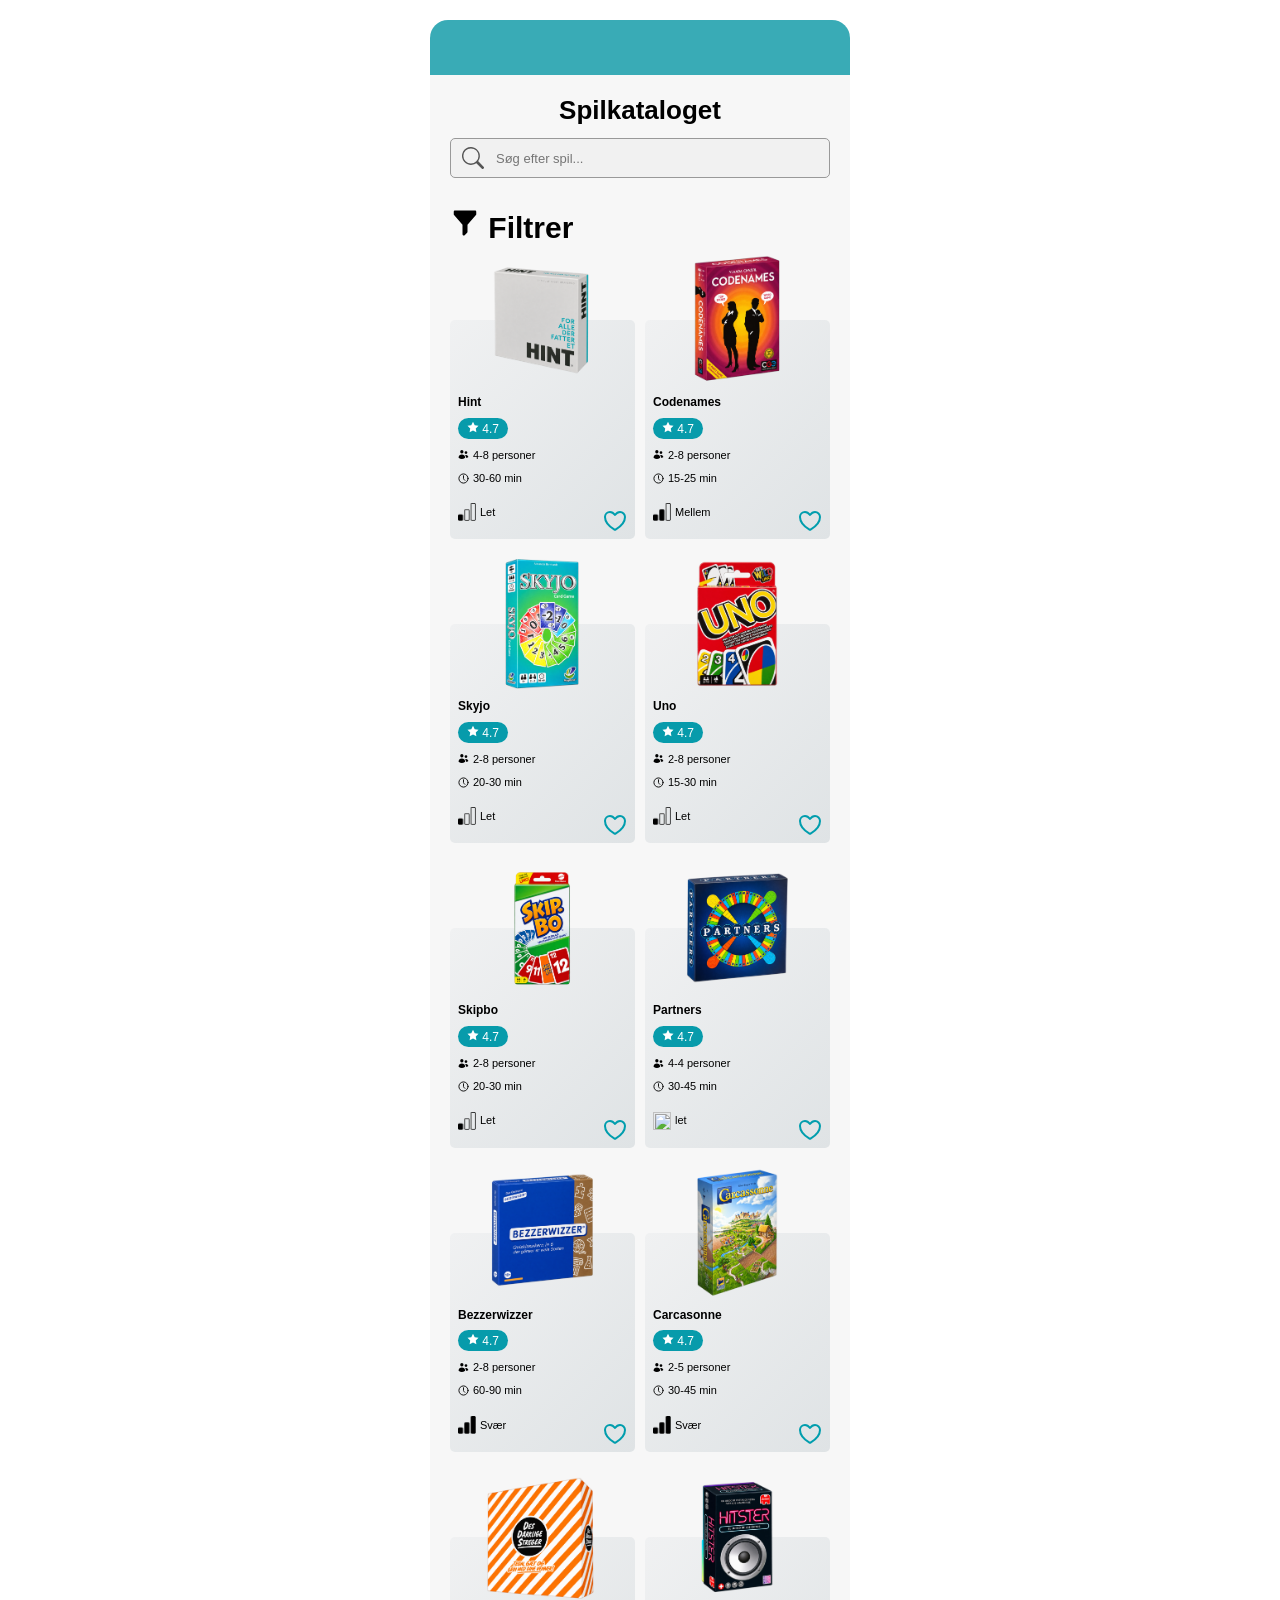
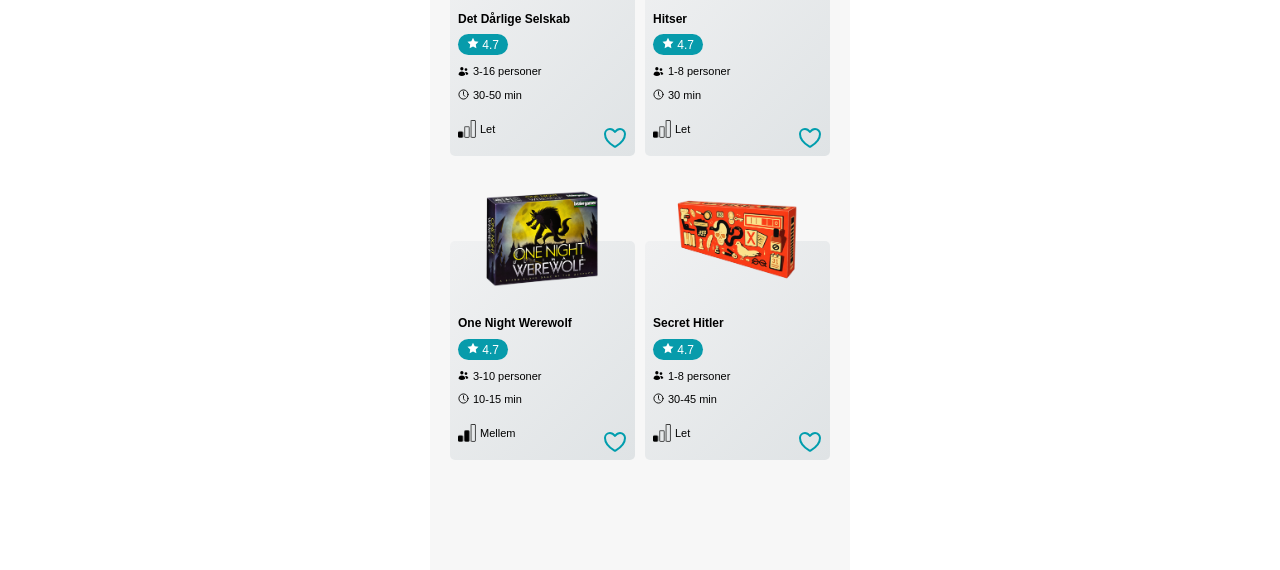
==== commit 4d7cbe31: "cghange cards to match figma" ====
--- a/index.html
+++ b/index.html
@@ -19,11 +19,13 @@
 
         <main>
             <!-- Søgning -->
+             
             <div class="search-container">
+              <span class="bi--search"></span>
                 <input
                     type="search"
                     id="search-input"
-                    placeholder="Søg efter spil..."
+                    placeholder= "Søg efter spil..." 
                     class="search-input"
                     aria-label="Søg efter spil"
                 >
@@ -35,7 +37,7 @@
                 id="filter-toggle"
                 class="filter-button"
             >
-                <span>🔍 Filtrer</span>
+                <span> <span class="boxicons--filter-filled"></span> Filtrer</span>
             </button>
 
             <!-- Spillene indsættes her med JavaScript -->
--- a/style.css
+++ b/style.css
@@ -48,18 +48,33 @@
 /* SØGEFELT */
 
 .search-container {
+    position: relative;
     width: 100%;
+    display: flex;
+    align-items: center;
     margin-bottom: 10px;
 }
 
 .search-input {
     width: 100%;
-    padding: 7px 10px;
+    height: 40px;
+    padding: 0 12px 0 45px;
     border: 1px solid #999;
     border-radius: 5px;
     background: #f1f1f1;
-    color: black;
     font-size: 13px;
+}
+
+.search-container .bi--search {
+    position: absolute;
+    left: 12px;
+    top: 50%;
+    transform: translateY(-50%);
+    width: 22px;
+    height: 22px;
+    color: #555;
+    z-index: 1;
+    pointer-events: none;
 }
 
 .search-input:focus {
@@ -72,11 +87,11 @@
     display: flex;
     align-items: center;
     gap: 10px;
-    padding: 8px 0;
+    padding: 20px 0;
     background: none;
     border: none;
     color: black;
-    font-size: 24px;
+    font-size: 30px;
     font-weight: bold;
     cursor: pointer;
 }
@@ -88,7 +103,7 @@
     grid-template-columns: repeat(2, minmax(0, 1fr));
     column-gap: 10px;
     row-gap: 85px;
-    margin-top: 80px;
+    margin-top: 55px;
 }
 
 /* LYSEGRÅ SPILLEKORT */
@@ -177,14 +192,7 @@
 
 /* TURKIST HJERTE */
 
-.heart-icon {
-    position: absolute;
-    right: 8px;
-    bottom: 6px;
-    color: #009dad;
-    font-size: 27px;
-    line-height: 1;
-}
+
 
 /* INGEN SPIL FUNDET */
 
@@ -211,4 +219,100 @@
     .product-details p {
         font-size: 10px;
     }
-}+}
+
+.bi--search {
+  display: inline-block;
+  width: 1em;
+  height: 1em;
+  --svg: url("data:image/svg+xml,%3Csvg xmlns='http://www.w3.org/2000/svg' viewBox='0 0 16 16'%3E%3Cpath fill='black' d='M11.742 10.344a6.5 6.5 0 1 0-1.397 1.398h-.001q.044.06.098.115l3.85 3.85a1 1 0 0 0 1.415-1.414l-3.85-3.85a1 1 0 0 0-.115-.1zM12 6.5a5.5 5.5 0 1 1-11 0a5.5 5.5 0 0 1 11 0'/%3E%3C/svg%3E");
+  background-color: currentColor;
+  -webkit-mask-image: var(--svg);
+  mask-image: var(--svg);
+  -webkit-mask-repeat: no-repeat;
+  mask-repeat: no-repeat;
+  -webkit-mask-size: 100% 100%;
+  mask-size: 100% 100%;
+}
+
+.boxicons--filter-filled {
+  display: inline-block;
+  width: 1em;
+  height: 1em;
+  --svg: url("data:image/svg+xml,%3Csvg xmlns='http://www.w3.org/2000/svg' viewBox='0 0 24 24'%3E%3Cpath fill='black' d='M20 2H4c-.55 0-1 .45-1 1v2c0 .24.09.48.25.66L10 13.38V21c0 .4.24.77.62.92a.995.995 0 0 0 1.09-.21l2-2A1 1 0 0 0 14 19v-5.62l6.75-7.72c.16-.18.25-.42.25-.66V3c0-.55-.45-1-1-1'/%3E%3C/svg%3E");
+  background-color: currentColor;
+  -webkit-mask-image: var(--svg);
+  mask-image: var(--svg);
+  -webkit-mask-repeat: no-repeat;
+  mask-repeat: no-repeat;
+  -webkit-mask-size: 100% 100%;
+  mask-size: 100% 100%;
+}
+
+.carbon--star-filled {
+  display: inline-block;
+  width: 1em;
+  height: 1em;
+  --svg: url("data:image/svg+xml,%3Csvg xmlns='http://www.w3.org/2000/svg' viewBox='0 0 32 32'%3E%3Cpath fill='black' d='m16 2l-4.55 9.22l-10.17 1.47l7.36 7.18L6.9 30l9.1-4.78L25.1 30l-1.74-10.13l7.36-7.17l-10.17-1.48Z'/%3E%3C/svg%3E");
+  background-color: currentColor;
+  -webkit-mask-image: var(--svg);
+  mask-image: var(--svg);
+  -webkit-mask-repeat: no-repeat;
+  mask-repeat: no-repeat;
+  -webkit-mask-size: 100% 100%;
+  mask-size: 100% 100%;
+}
+
+.heroicons--users-20-solid {
+  display: inline-block;
+  width: 1em;
+  height: 1em;
+  --svg: url("data:image/svg+xml,%3Csvg xmlns='http://www.w3.org/2000/svg' viewBox='0 0 20 20'%3E%3Cpath fill='black' d='M7 8a3 3 0 1 0 0-6a3 3 0 0 0 0 6m7.5 1a2.5 2.5 0 1 0 0-5a2.5 2.5 0 0 0 0 5M1.615 16.428a1.22 1.22 0 0 1-.569-1.175a6.002 6.002 0 0 1 11.908 0c.058.467-.172.92-.57 1.174A9.95 9.95 0 0 1 7 18a9.95 9.95 0 0 1-5.385-1.572M14.5 16h-.106c.07-.297.088-.611.048-.933a7.47 7.47 0 0 0-1.588-3.755a4.5 4.5 0 0 1 5.874 2.636a.82.82 0 0 1-.36.98A7.47 7.47 0 0 1 14.5 16'/%3E%3C/svg%3E");
+  background-color: currentColor;
+  -webkit-mask-image: var(--svg);
+  mask-image: var(--svg);
+  -webkit-mask-repeat: no-repeat;
+  mask-repeat: no-repeat;
+  -webkit-mask-size: 100% 100%;
+  mask-size: 100% 100%;
+}
+
+.akar-icons--clock {
+  display: inline-block;
+  width: 1em;
+  height: 1em;
+  --svg: url("data:image/svg+xml,%3Csvg xmlns='http://www.w3.org/2000/svg' viewBox='0 0 24 24'%3E%3Cg fill='none' stroke='black' stroke-linecap='round' stroke-linejoin='round' stroke-width='2'%3E%3Ccircle cx='12' cy='12' r='10'/%3E%3Cpath d='m15 16l-2.414-2.414A2 2 0 0 1 12 12.172V6'/%3E%3C/g%3E%3C/svg%3E");
+  background-color: currentColor;
+  -webkit-mask-image: var(--svg);
+  mask-image: var(--svg);
+  -webkit-mask-repeat: no-repeat;
+  mask-repeat: no-repeat;
+  -webkit-mask-size: 100% 100%;
+  mask-size: 100% 100%;
+}
+
+.niveau-ikon {
+    width: 18px;
+    height: 18px;
+    object-fit: contain;
+}
+
+.akar-icons--heart {
+  display: inline-block;
+  width: 1em;
+  height: 1em;
+  --svg: url("data:image/svg+xml,%3Csvg xmlns='http://www.w3.org/2000/svg' viewBox='0 0 24 24'%3E%3Cpath fill='none' stroke='black' stroke-linecap='round' stroke-linejoin='round' stroke-width='2' d='M7 3C4.239 3 2 5.216 2 7.95c0 2.207.875 7.445 9.488 12.74a.99.99 0 0 0 1.024 0C21.126 15.395 22 10.157 22 7.95C22 5.216 19.761 3 17 3s-5 3-5 3s-2.239-3-5-3'/%3E%3C/svg%3E");
+  background-color: currentColor;
+  -webkit-mask-image: var(--svg);
+  mask-image: var(--svg);
+  -webkit-mask-repeat: no-repeat;
+  mask-repeat: no-repeat;
+  -webkit-mask-size: 100% 100%;
+  mask-size: 100% 100%;
+    position: absolute;
+    right: 8px;
+    bottom: 6px;
+    color: #009dad;
+    font-size: 24px;
+    line-height: 1;
+}
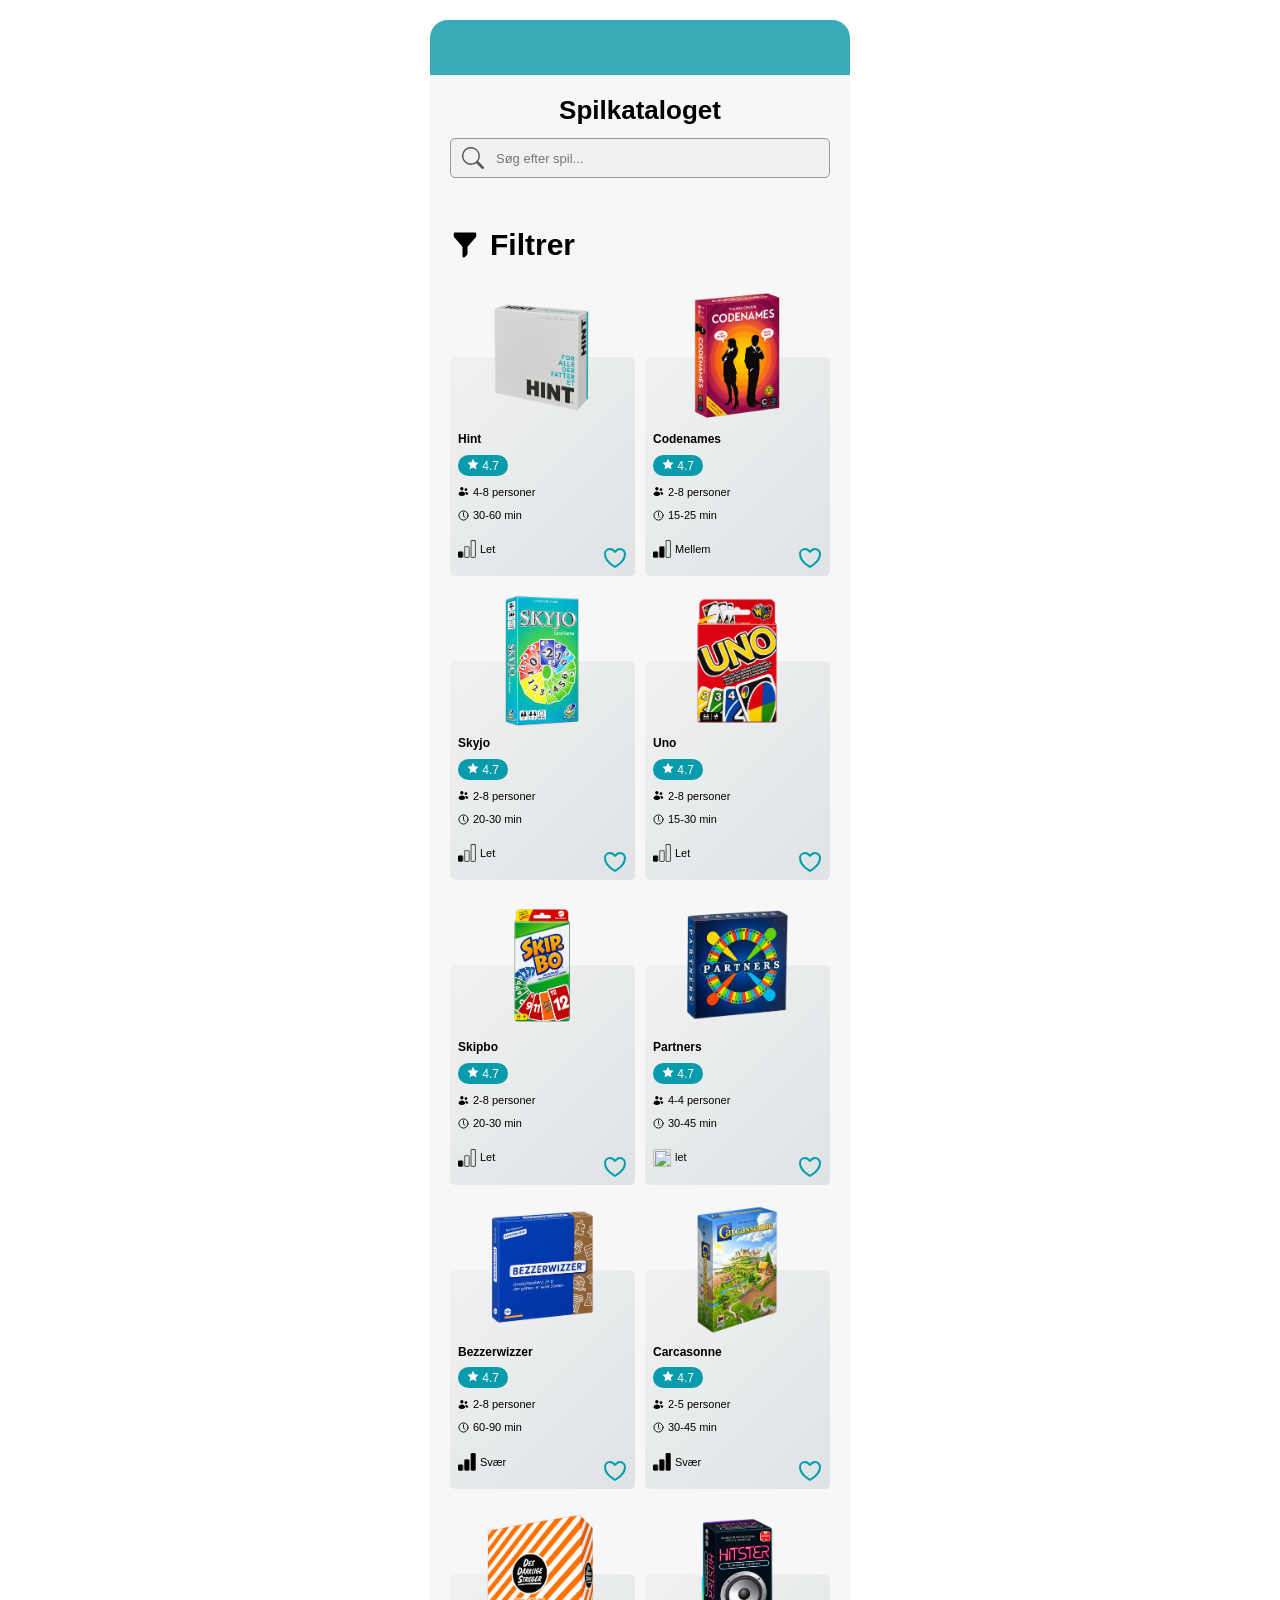
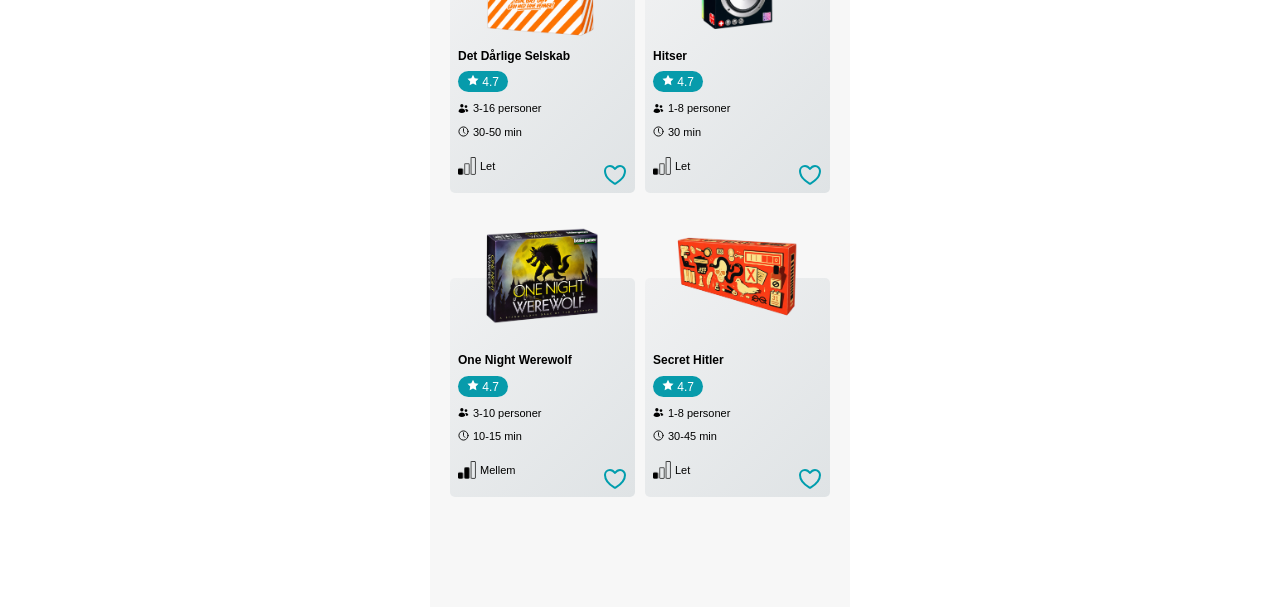
==== commit 4367b155: "make filter work again + fix search" ====
--- a/index.html
+++ b/index.html
@@ -37,7 +37,9 @@
                 id="filter-toggle"
                 class="filter-button"
             >
-                <span> <span class="boxicons--filter-filled"></span> Filtrer</span>
+            <a href="filter.html" id="filter-toggle" class="filter-button">
+               <span class="boxicons--filter-filled"></span> Filtrer</span>
+               </a>
             </button>
 
             <!-- Spillene indsættes her med JavaScript -->
--- a/style.css
+++ b/style.css
@@ -94,6 +94,7 @@
     font-size: 30px;
     font-weight: bold;
     cursor: pointer;
+    text-decoration: none;
 }
 
 /* SPILLENE I TO KOLONNER */
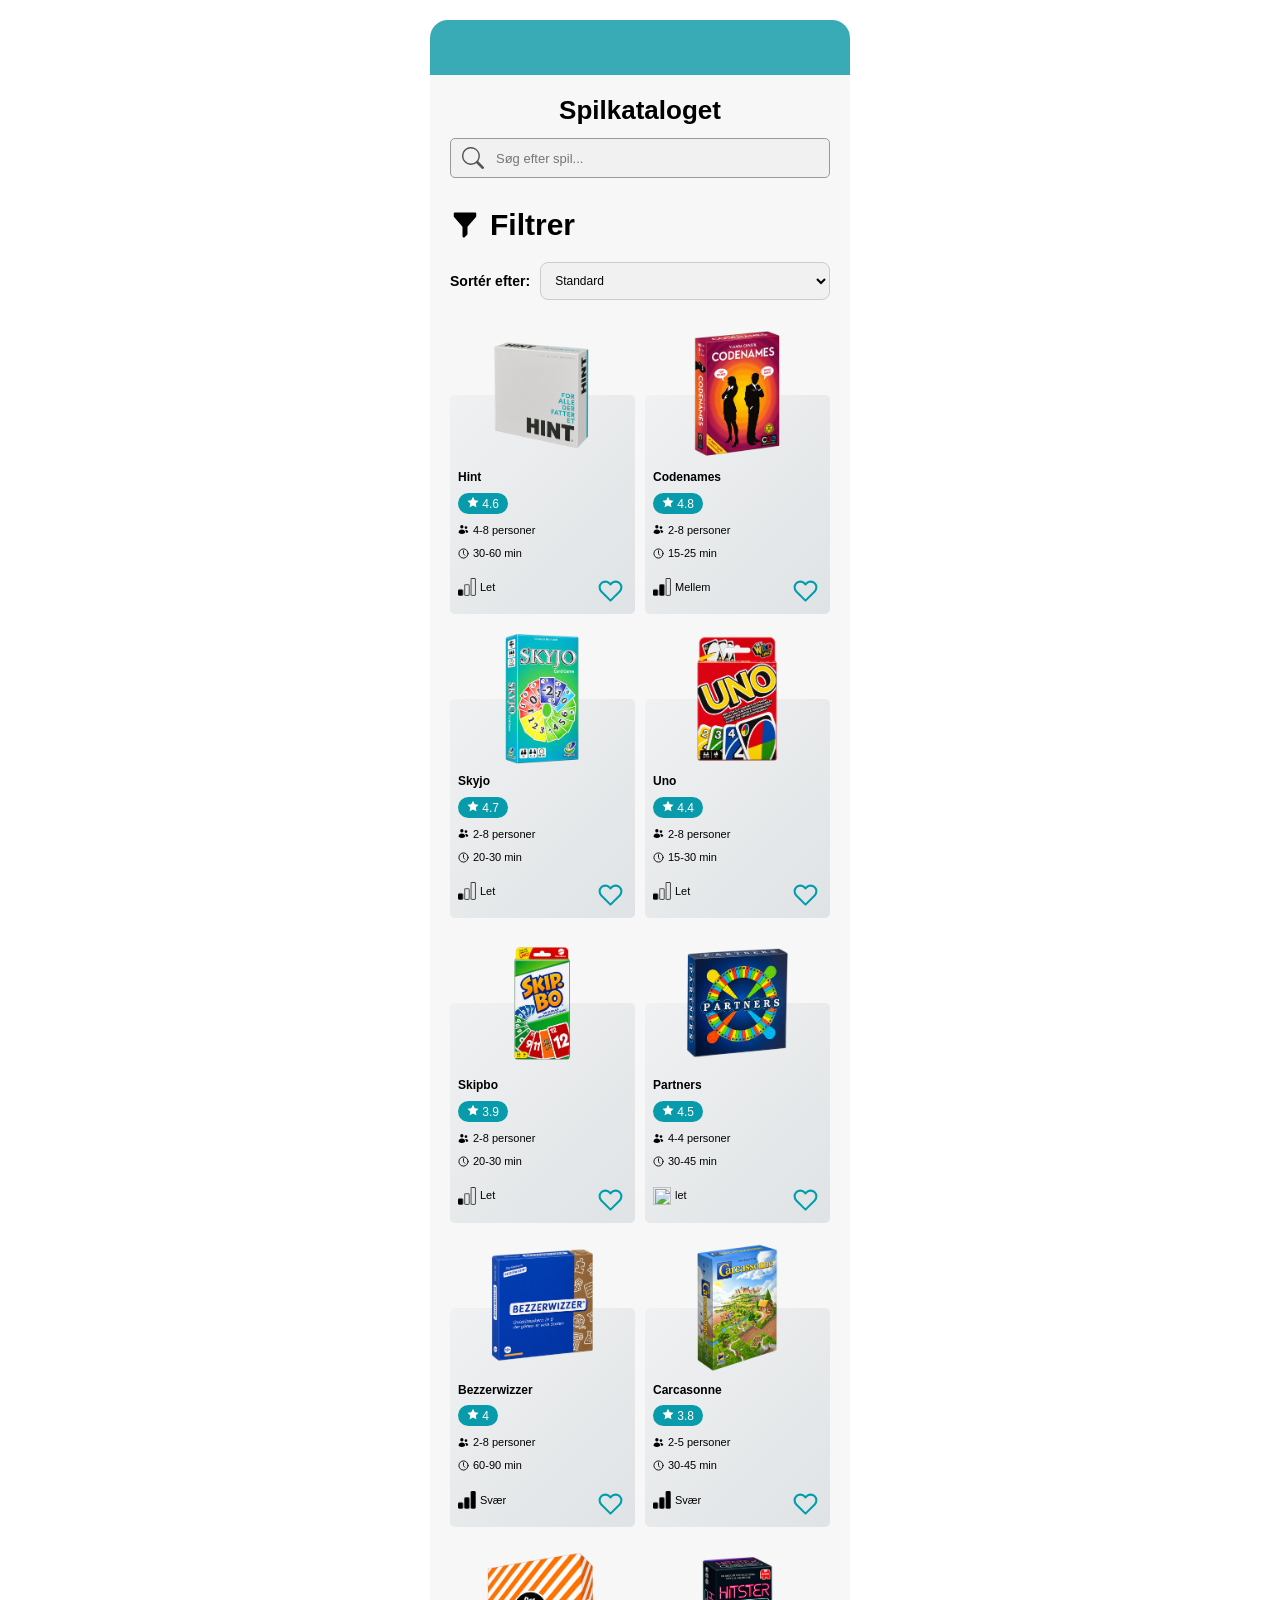
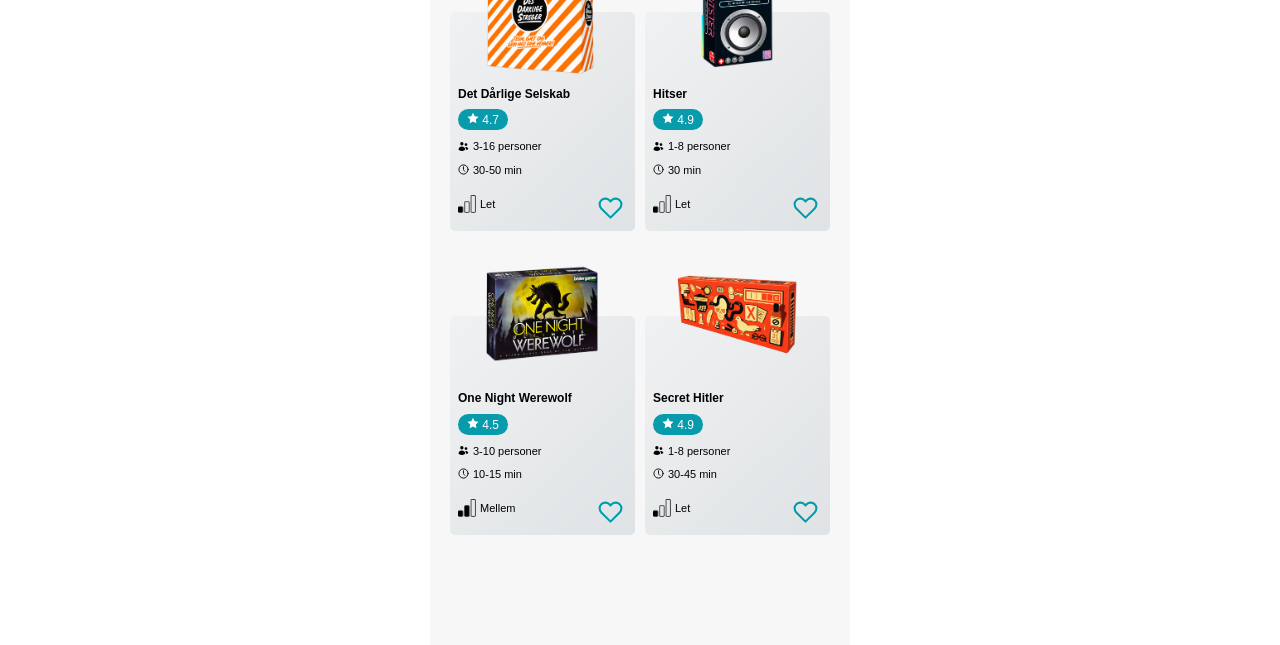
==== commit bedf4124: "add sorting" ====
--- a/index.html
+++ b/index.html
@@ -30,20 +30,41 @@
                     aria-label="Søg efter spil"
                 >
             </div>
+            
+
+    
+    
+
 
             <!-- Åbn filterpanelet -->
-            <button
-                type="button"
-                id="filter-toggle"
-                class="filter-button"
-            >
-            <a href="filter.html" id="filter-toggle" class="filter-button">
-               <span class="boxicons--filter-filled"></span> Filtrer</span>
-               </a>
-            </button>
+           <a href="filter.html" id="filter-toggle" class="filter-button">
+             <span class="boxicons--filter-filled"></span>
+              <span>Filtrer</span>
+            </a>
+<!-- Sortering -->
+    <div class="sort-container">
+    <label for="sort-spil">Sortér efter:</label>
 
+    <select id="sort-spil">
+        <option value="standard">Standard</option>
+        <option value="rating">Bedst bedømte først</option>
+        <option value="faerrest">Færrest spillere først</option>
+        <option value="flest">Flest spillere først</option>
+        <option value="kort">Korteste spil først</option>
+        <option value="lang">Længste spil først</option>
+        <option value="favoritter">Favoritter</option>
+        <option value="navn">Navn A–Å</option>
+    </select>
+    
+</div>
             <!-- Spillene indsættes her med JavaScript -->
             <div id="products-container" class="products-container"></div>
+
+            
+
+
+
+
         </main>
     </div>
 
--- a/style.css
+++ b/style.css
@@ -298,22 +298,68 @@
     object-fit: contain;
 }
 
-.akar-icons--heart {
-  display: inline-block;
-  width: 1em;
-  height: 1em;
-  --svg: url("data:image/svg+xml,%3Csvg xmlns='http://www.w3.org/2000/svg' viewBox='0 0 24 24'%3E%3Cpath fill='none' stroke='black' stroke-linecap='round' stroke-linejoin='round' stroke-width='2' d='M7 3C4.239 3 2 5.216 2 7.95c0 2.207.875 7.445 9.488 12.74a.99.99 0 0 0 1.024 0C21.126 15.395 22 10.157 22 7.95C22 5.216 19.761 3 17 3s-5 3-5 3s-2.239-3-5-3'/%3E%3C/svg%3E");
-  background-color: currentColor;
-  -webkit-mask-image: var(--svg);
-  mask-image: var(--svg);
-  -webkit-mask-repeat: no-repeat;
-  mask-repeat: no-repeat;
-  -webkit-mask-size: 100% 100%;
-  mask-size: 100% 100%;
+.heart-icon {
     position: absolute;
     right: 8px;
     bottom: 6px;
-    color: #009dad;
-    font-size: 24px;
-    line-height: 1;
-}
+    width: 34px;
+    height: 34px;
+    display: flex;
+    align-items: center;
+    justify-content: center;
+    padding: 0;
+    background: transparent;
+    border: none;
+    cursor: pointer;
+    z-index: 2;
+}
+
+.heart-icon svg {
+    width: 25px;
+    height: 30px;
+    fill: none;
+    stroke: #009dad;
+    stroke-width: 2;
+    stroke-linecap: round;
+    stroke-linejoin: round;
+}
+
+.heart-icon[aria-pressed="true"] svg {
+    fill: #009dad;
+}
+
+
+/* SORTERING */
+
+.sort-container {
+    display: flex;
+    align-items: center;
+    gap: 10px;
+    margin-bottom: 40px;
+    padding-bottom: 40px;
+}
+
+.sort-container label {
+    font-size: 14px;
+    font-weight: bold;
+    white-space: nowrap;
+}
+
+.sort-container select {
+    flex: 1;
+    min-width: 0;
+    padding: 10px;
+    border: 1px solid #ccc;
+    border-radius: 8px;
+    background-color: #f1f1f1;
+    color: black;
+    font-family: Arial, sans-serif;
+    font-size: 12px;
+    cursor: pointer;
+}
+
+/* Filterknappen skal ligne en knap, ikke et link */
+
+.filter-button {
+    text-decoration: none;
+}
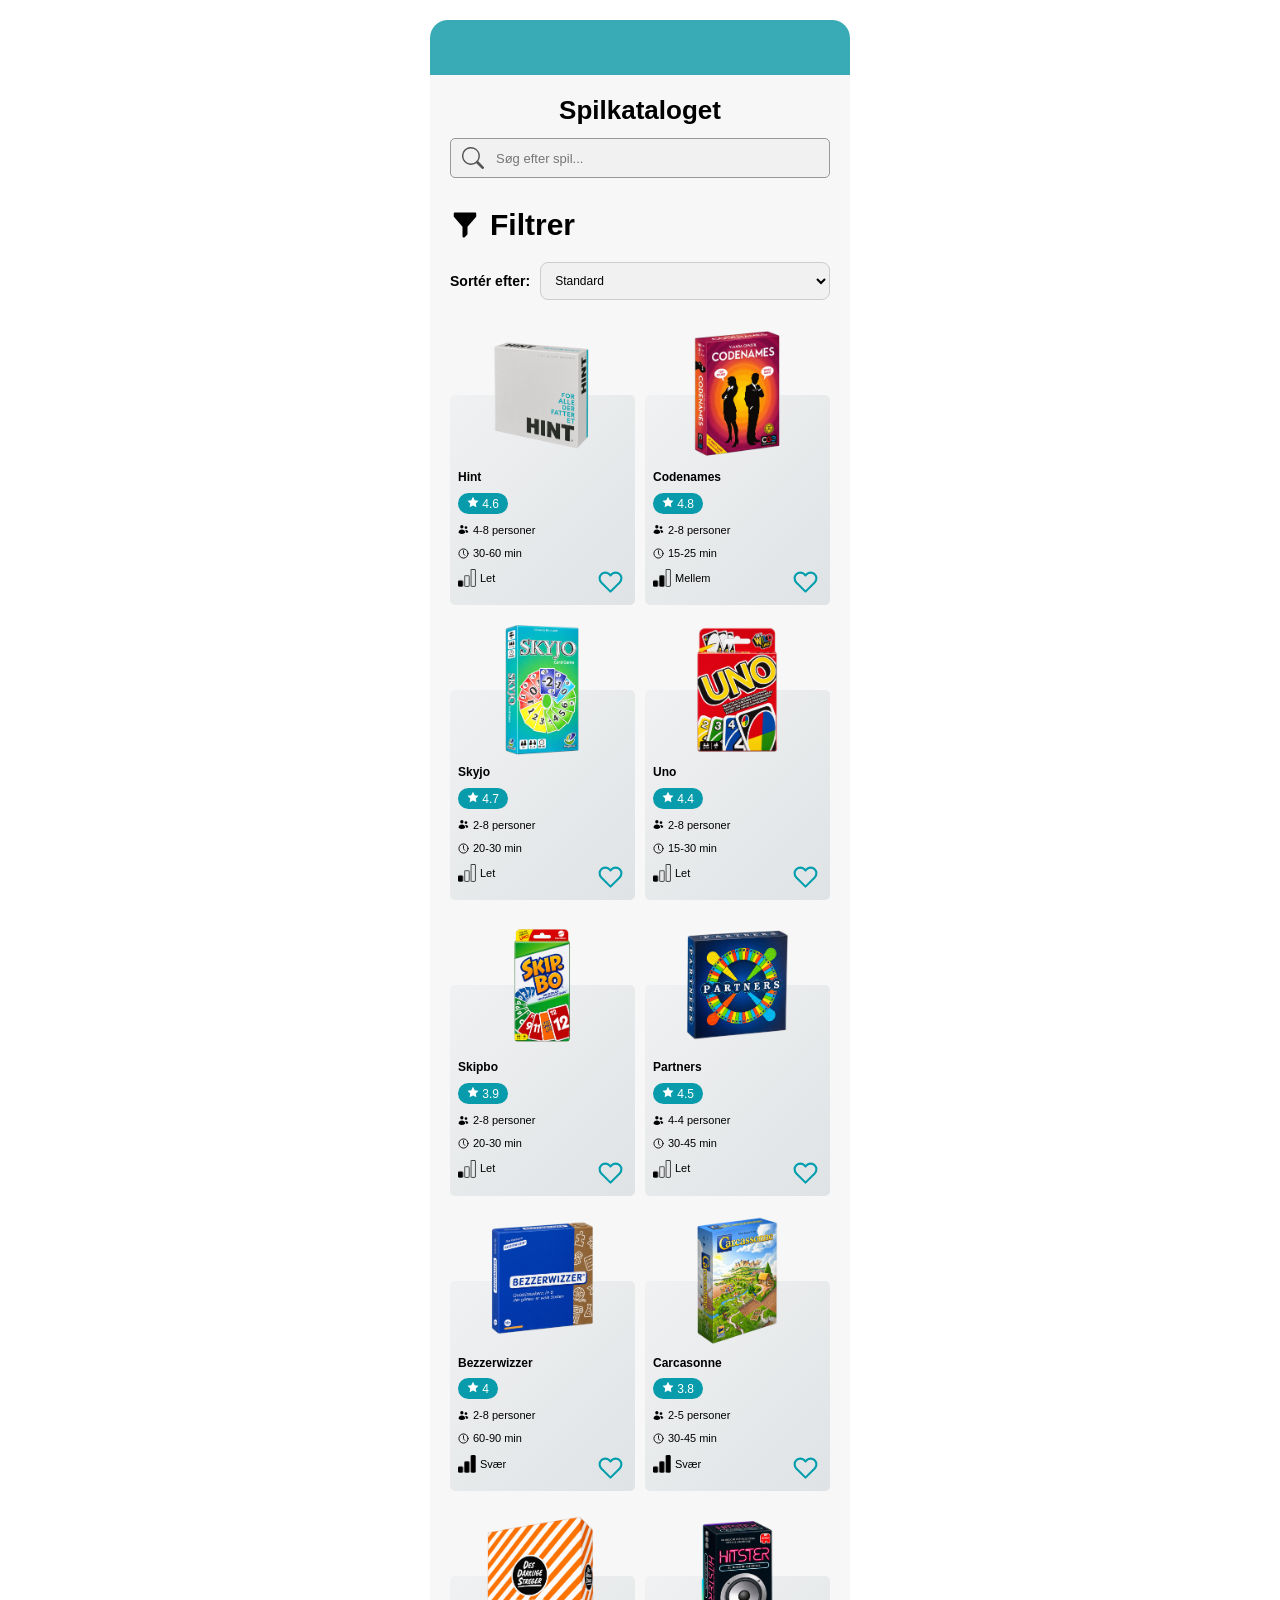
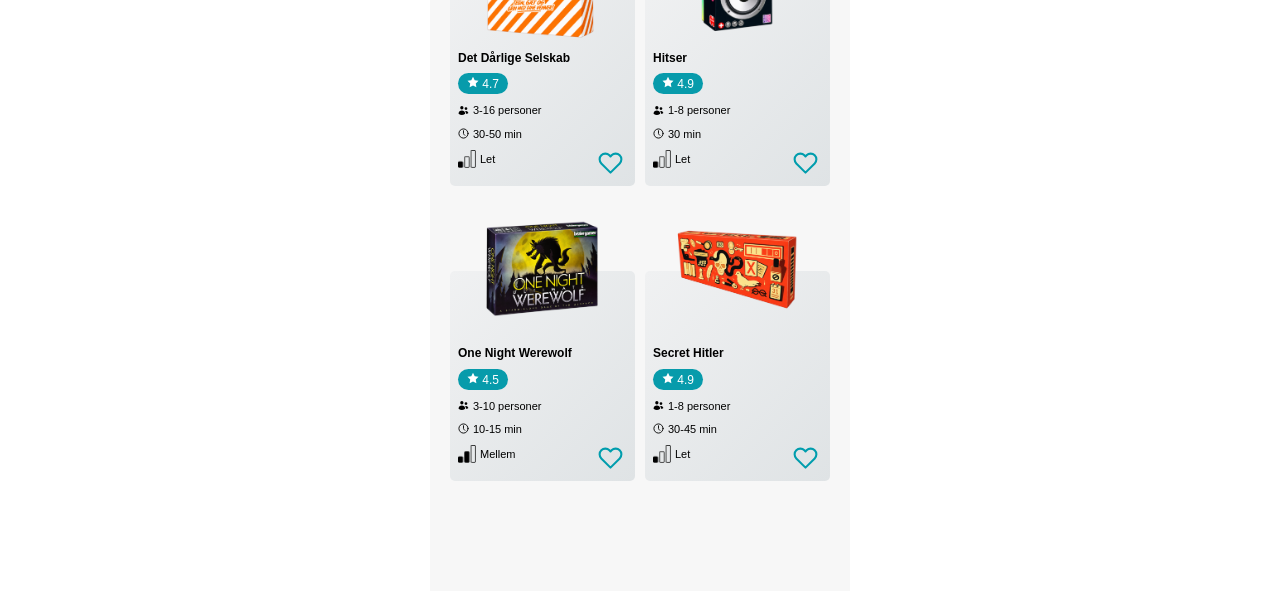
==== commit 7d892a9f: "tilføj dialogboks" ====
--- a/index.html
+++ b/index.html
@@ -68,6 +68,23 @@
         </main>
     </div>
 
+<!-- Informationsboks til spil -->
+<dialog id="product-dialog" class="spil-dialog">
+
+    <button type="button" id="dialog-close" aria-label="Luk">
+        ×
+    </button>
+
+    <img id="dialog-image" class="dialog-image" alt="">
+
+    <h2 id="dialog-title"></h2>
+
+    <div id="dialog-rating"></div>
+
+    <div id="dialog-info"></div>
+
+</dialog>
+
     <!-- JavaScript -->
     <script src="data.js"></script>
     <script src="scriptui.js"></script>
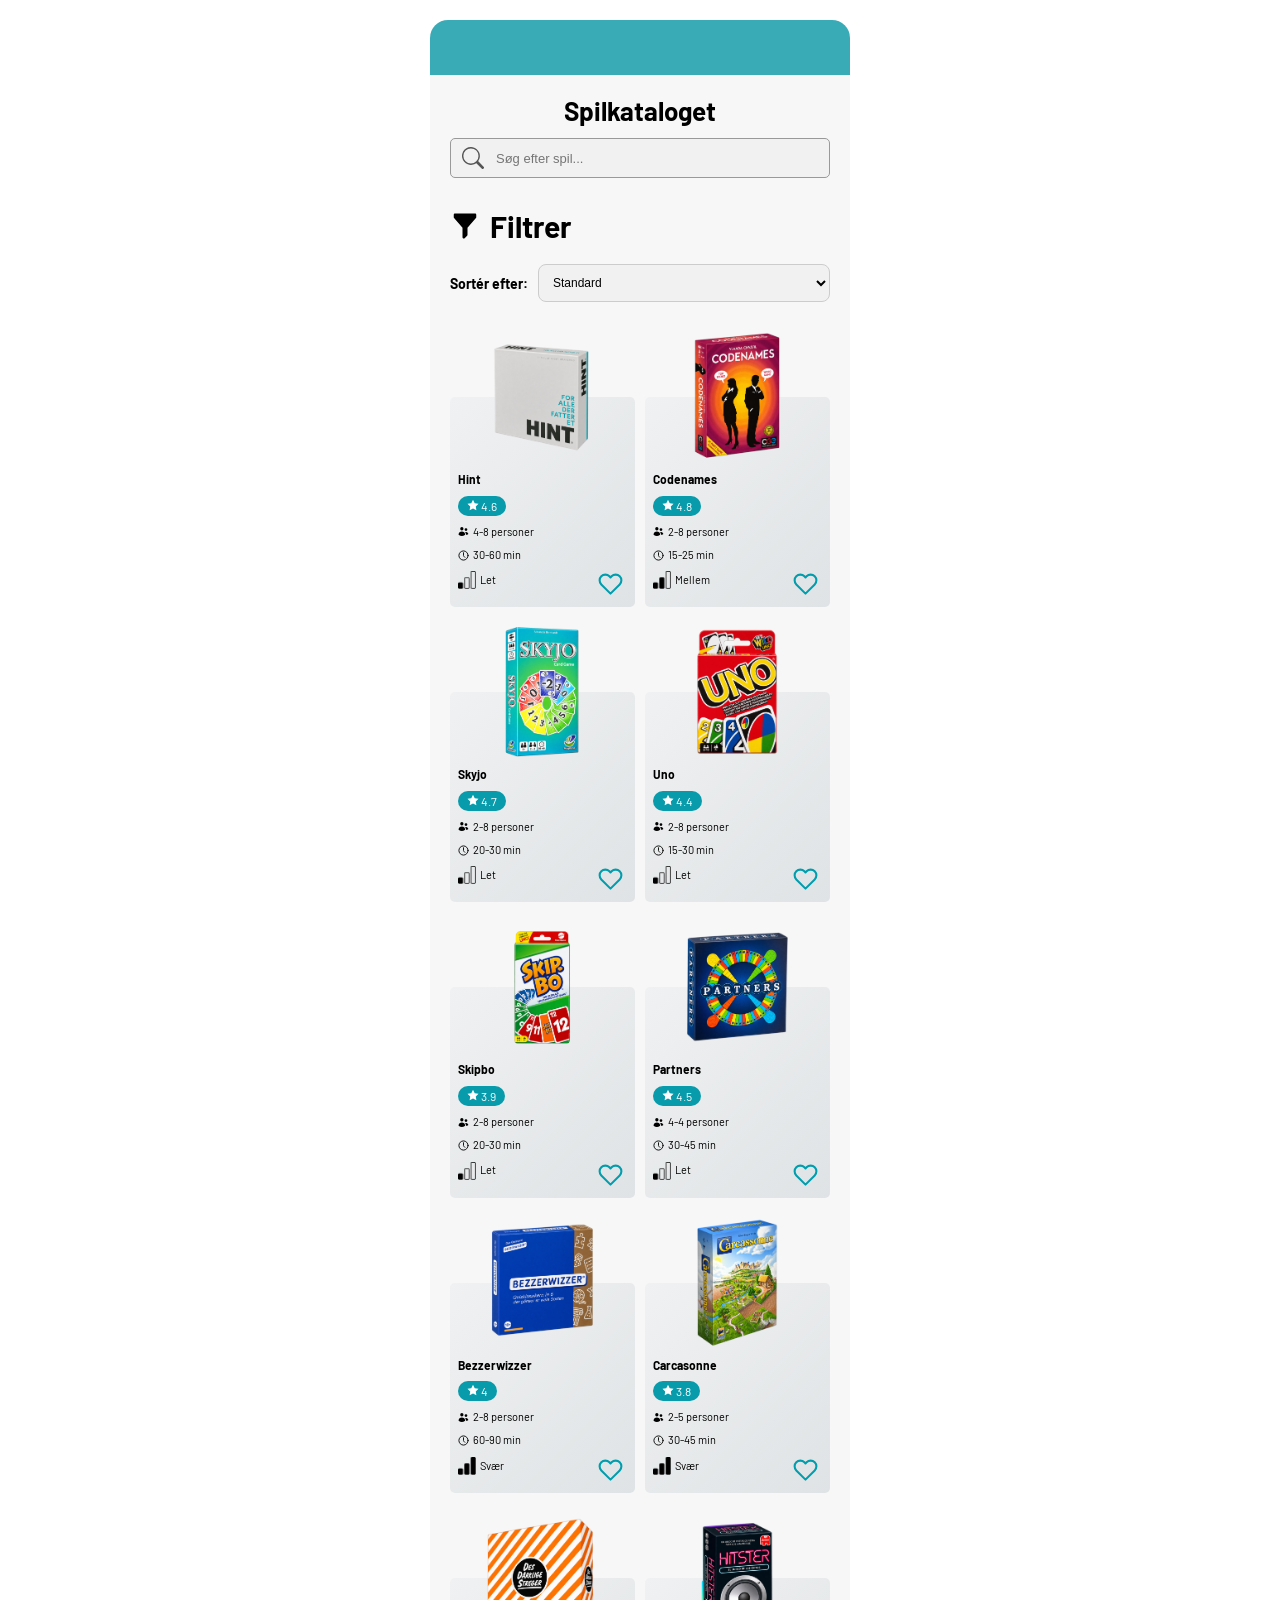
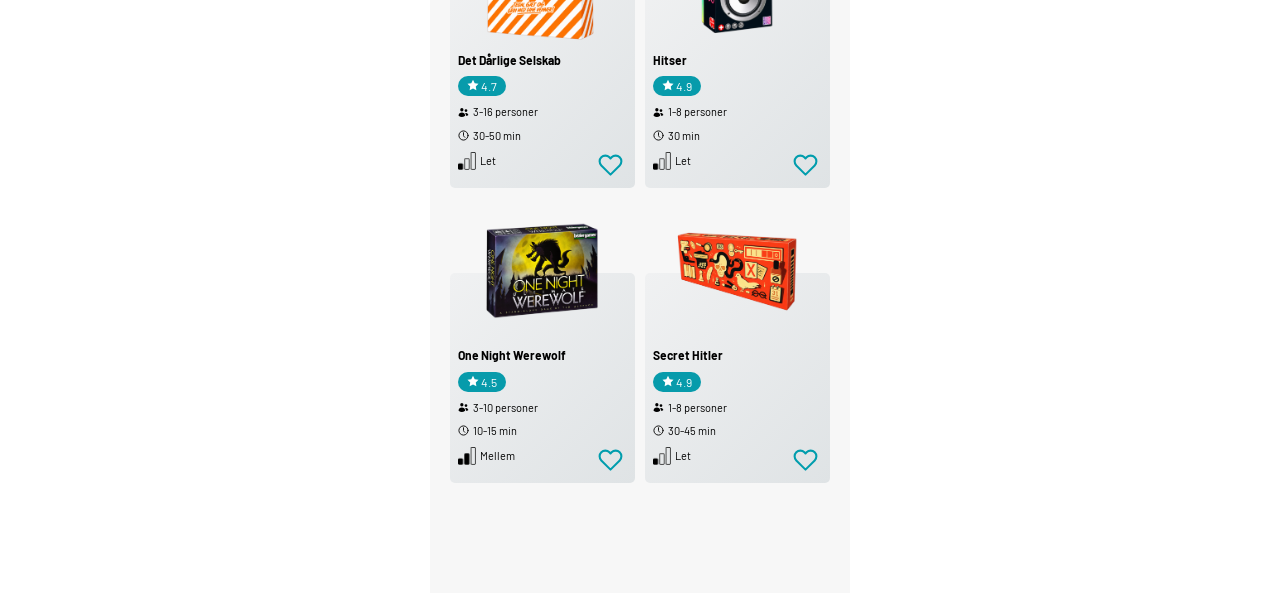
==== commit 719bd93e: "font ændret" ====
--- a/index.html
+++ b/index.html
@@ -5,6 +5,9 @@
     <meta charset="UTF-8">
     <meta name="viewport" content="width=device-width, initial-scale=1.0">
     <title>Spilkatalog</title>
+    <link rel="preconnect" href="https://fonts.googleapis.com">
+    <link rel="preconnect" href="https://fonts.gstatic.com" crossorigin>
+    <link href="https://fonts.googleapis.com/css2?family=Barlow:ital,wght@0,100;0,200;0,300;0,400;0,500;0,600;0,700;0,800;0,900;1,100;1,200;1,300;1,400;1,500;1,600;1,700;1,800;1,900&family=Martel+Sans:wght@200;300;400;600;700;800;900&display=swap" rel="stylesheet">
     <link rel="stylesheet" href="style.css">
 </head>
 
--- a/style.css
+++ b/style.css
@@ -7,7 +7,7 @@
 body {
     background: white;
     color: black;
-    font-family: Arial, sans-serif;
+    font-family: "Barlow", "Martel-Sans", sans-serif;
 }
 
 /* TURKIS TOP */
